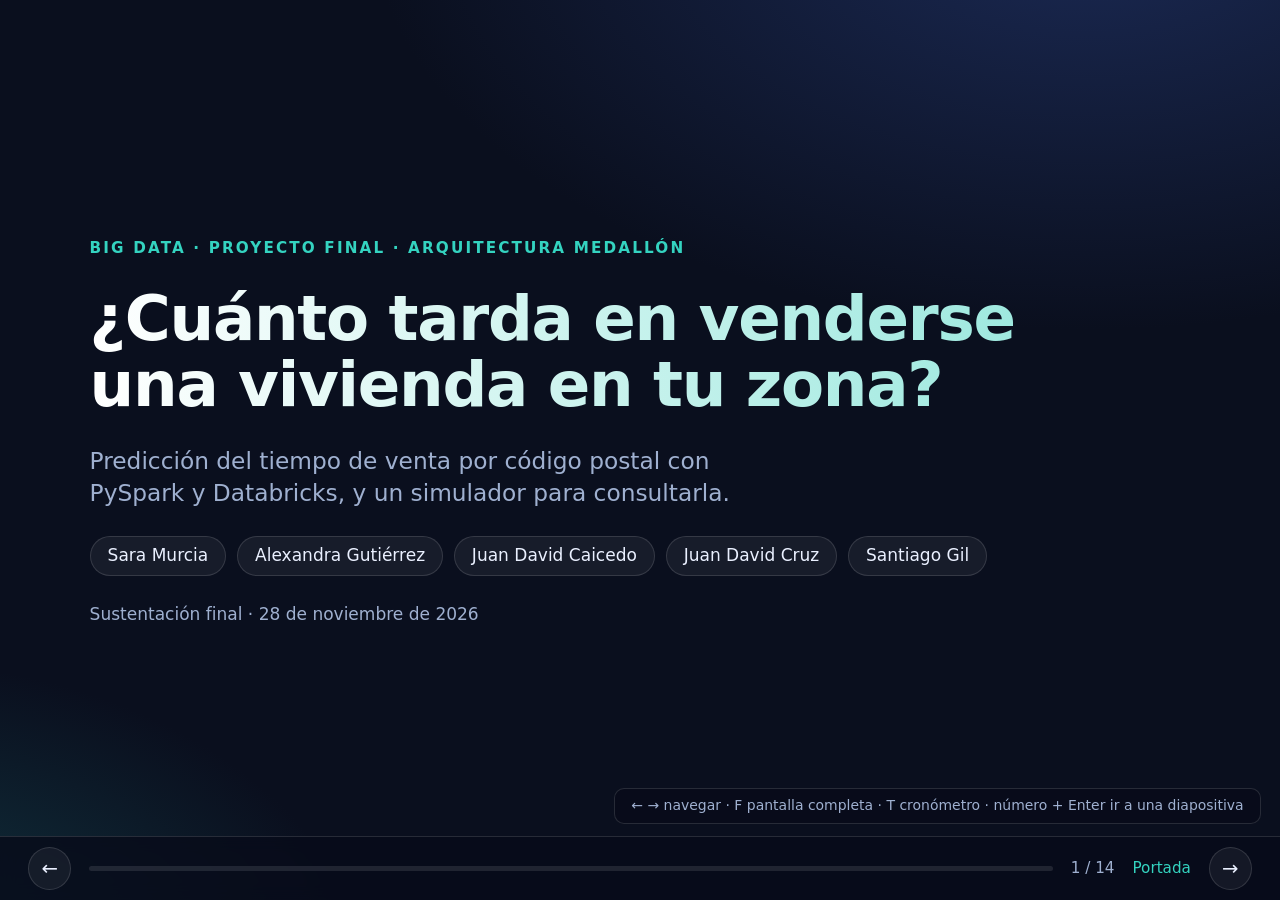
==== index.html @ 368cb066 "Primera versión de la presentación" ====
<!DOCTYPE html>
<html lang="es">
<head>
<meta charset="utf-8">
<meta name="viewport" content="width=device-width, initial-scale=1">
<title>Tiempo de venta inmobiliario por zona · Big Data</title>
<link rel="stylesheet" href="css/estilos.css">
</head>
<body class="modo-presentacion">

<div id="aviso-datos" class="aviso-datos oculto"></div>

<div id="diapositivas">

<!-- 1. PORTADA -->
<section class="slide portada" data-titulo="Portada" data-seg="">
  <p class="etq">Big Data · Proyecto final · Arquitectura Medallón</p>
  <h1>¿Cuánto tarda en venderse una vivienda en tu zona?</h1>
  <p class="sub">Predicción del tiempo de venta por código postal con PySpark y Databricks, y un simulador para consultarla.</p>
  <div class="equipo">
    <span>Sara Murcia</span><span>Alexandra Gutiérrez</span><span>Juan David Caicedo</span><span>Juan David Cruz</span><span>Santiago Gil</span>
  </div>
  <p class="meta-pie">Sustentación final · 28 de noviembre de 2026</p>
</section>

<!-- 2. PROBLEMA Y OBJETIVO -->
<section class="slide" data-titulo="Problema y objetivo" data-seg="1 · Definición y alcance · ~3 min">
  <h2>Un plazo de venta fijado a ciegas</h2>
  <div class="cols c2">
    <div class="card"><h3>Problema</h3><p>Quien quiere vender una vivienda suele fijar su expectativa de plazo sin referencias objetivas: no sabe si en su zona lo normal es vender en 30 o en 90 días.</p></div>
    <div class="card"><h3>Objetivo</h3><p>Estimar cuántos días tarda típicamente en venderse una vivienda en un código postal, y con qué probabilidad se cumple un plazo dado.</p></div>
    <div class="card"><h3>Unidad de análisis</h3><p>Un <b>código postal</b> en una <b>ventana móvil de 3 meses</b>. No es una propiedad individual: el dato disponible es un resumen por zona.</p></div>
    <div class="card"><h3>Resultado esperado</h3><p>Un simulador tipo PropTech: el usuario ingresa su zona y recibe el tiempo típico de venta, un rango y una probabilidad.</p></div>
  </div>
  <div class="franja"><b>Decisión del proyecto:</b> pasamos de predecir el precio a predecir el plazo de venta. El precio depende de la volatilidad del mercado y de muchos factores externos; el plazo es un objetivo más acotado.</div>
</section>

<!-- 3. DATASET -->
<section class="slide" data-titulo="Dataset y fuente" data-seg="1 · Definición y alcance · ~3 min">
  <h2>Dataset: Redfin Housing Market, por código postal</h2>
  <div class="cols c2 alinear">
    <div>
      <div class="cols c2 kpis">
        <div class="kpi"><b data-k="capas.bronze.filas" data-f="int"></b><small>filas</small></div>
        <div class="kpi"><b data-k="meta.zips_distintos" data-f="int"></b><small>códigos postales</small></div>
        <div class="kpi"><b data-k="der.cols_orig" data-f="int"></b><small>columnas originales</small></div>
        <div class="kpi kpi-txt"><b data-k="der.periodo_txt"></b><small>periodo de los datos</small></div>
      </div>
      <ul class="lista">
        <li><b>Fuente:</b> Redfin, datos del mercado de vivienda (archivo CSV mensual por código postal).</li>
        <li><b>Variables de mercado:</b> ventas, precios, inventario, nuevos anuncios, ventas pendientes, meses de inventario.</li>
        <li><b>Variable objetivo:</b> mediana de días en el mercado.</li>
        <li><b>Por qué lo elegimos:</b> datos reales y recientes, con retos reales de ingeniería de datos: faltantes, valores extremos y ventanas móviles que se solapan.</li>
      </ul>
    </div>
    <div class="card grafico"><h3>Datos faltantes por variable (%)</h3><div data-chart="nulos"></div></div>
  </div>
</section>

<!-- 4. ARQUITECTURA MEDALLÓN -->
<section class="slide" data-titulo="Arquitectura Medallón" data-seg="2 · Arquitectura Medallón · ~7 min">
  <h2>Del archivo original al simulador</h2>
  <div class="flujo">
    <div class="nodo fuente"><h3>Fuente</h3><b>CSV Redfin</b><p>Archivo original, sin tocar</p></div>
    <span class="flecha">→</span>
    <div class="nodo bronze"><h3>Bronze</h3><b data-k="capas.bronze.filas" data-f="int"></b><small>filas</small><p>Copia fiel + trazabilidad</p></div>
    <span class="flecha">→</span>
    <div class="nodo silver"><h3>Silver</h3><b data-k="capas.silver.filas" data-f="int"></b><small>filas</small><p>Tipos correctos y valores raros marcados</p></div>
    <span class="flecha">→</span>
    <div class="nodo gold"><h3>Gold</h3><b data-k="capas.gold.filas" data-f="int"></b><small>filas</small><p>Tabla hecha para el modelo</p></div>
    <span class="flecha">→</span>
    <div class="nodo modelo"><h3>Modelo</h3><b>Regresión lineal</b><p>Días típicos de venta</p></div>
    <span class="flecha">→</span>
    <div class="nodo simu"><h3>Simulador</h3><b data-k="predicciones.n" data-f="int"></b><small>zonas con predicción</small><p>Probabilidad por plazo</p></div>
  </div>
  <div class="cols c3">
    <div class="card"><h3>ELT</h3><p>Primero se carga el dato tal cual y después se transforma, aprovechando el cómputo de Databricks.</p></div>
    <div class="card"><h3>Reconstruible</h3><p>Si se pierden Silver y Gold, se recalculan desde Bronze. Lo comprobamos reconstruyendo Gold desde cero.</p></div>
    <div class="card"><h3>Una capa, un propósito</h3><p>Bronze conserva, Silver da confianza y Gold sirve al modelo.</p></div>
  </div>
</section>

<!-- 5. BRONZE -->
<section class="slide capa-bronze" data-titulo="Bronze" data-seg="2 · Arquitectura Medallón · ~7 min">
  <h2><span class="insignia bronze">Bronze</span> Conservar el dato tal como llegó</h2>
  <div class="cols c2 alinear">
    <div>
      <div class="cols c3 kpis">
        <div class="kpi"><b data-k="capas.bronze.filas" data-f="int"></b><small>filas</small></div>
        <div class="kpi"><b data-k="capas.bronze.columnas" data-f="int"></b><small>columnas</small></div>
        <div class="kpi"><b data-k="der.n_tablas_bronze" data-f="int"></b><small>tablas</small></div>
      </div>
      <h3>Entidades</h3>
      <ul class="lista tabla" data-lista="capas.bronze.tablas"></ul>
      <h3>Metadatos de trazabilidad agregados</h3>
      <div class="chips-fijos" data-chips="capas.bronze.metadatos"></div>
    </div>
    <div>
      <ul class="lista">
        <li>Se lee todo <b>como texto</b>, sin inferir tipos: no se pierde ni se altera nada.</li>
        <li>Los nombres de columna se normalizan y se guarda una <b>tabla de mapeo</b> (nombre original → nombre nuevo).</li>
        <li>Cada fila lleva de qué archivo vino, cuándo se cargó y en qué lote.</li>
        <li>Se verifica que el conteo coincide con el del archivo original.</li>
        <li><b>Decisión:</b> no corregir nada en Bronze. Los problemas de calidad se tratan en Silver.</li>
      </ul>
      <div class="evidencia"><small>Evidencia · consulta</small><code>SELECT COUNT(*) FROM bronze_redfin_zip_market</code><b data-k="capas.bronze.filas" data-f="int"></b></div>
    </div>
  </div>
</section>

<!-- 6. SILVER -->
<section class="slide capa-silver" data-titulo="Silver" data-seg="2 · Arquitectura Medallón · ~7 min">
  <h2><span class="insignia silver">Silver</span> Datos confiables: se marca, no se borra</h2>
  <div class="cols c2 alinear">
    <div>
      <div class="cols c4 kpis">
        <div class="kpi"><b data-k="capas.silver.filas" data-f="int"></b><small>filas</small></div>
        <div class="kpi"><b data-k="capas.silver.columnas" data-f="int"></b><small>columnas</small></div>
        <div class="kpi"><b data-k="capas.silver.filas_eliminadas" data-f="int"></b><small>filas eliminadas</small></div>
        <div class="kpi"><b data-k="capas.silver.conversiones_fallidas" data-f="int"></b><small>conversiones fallidas</small></div>
      </div>
      <ul class="lista">
        <li><b>Tipos:</b> textos convertidos a números y fechas, de forma segura.</li>
        <li><b>Vacíos:</b> las marcas de "sin dato" (NA, guiones, vacío) pasan a nulos reales.</li>
        <li><b>Banderas de calidad:</b> columnas sí/no que marcan lo sospechoso sin borrar la fila.</li>
        <li><b>Unicidad:</b> una sola fila por código postal y periodo.</li>
        <li><b>Resultado:</b> Silver tiene las mismas filas que Bronze; solo sabemos con exactitud qué está raro.</li>
      </ul>
    </div>
    <div class="card grafico"><h3>Filas marcadas por las banderas de calidad</h3><div data-chart="banderas"></div>
      <p class="nota">Las demás banderas (fechas inválidas, negativos, porcentajes fuera de rango) quedaron en cero.</p></div>
  </div>
</section>

<!-- 7. CALIDAD -->
<section class="slide capa-silver" data-titulo="Decisiones de calidad" data-seg="2 · Arquitectura Medallón · ~7 min">
  <h2>Dos umbrales decididos con los datos</h2>
  <div class="cols c2 alinear">
    <div class="card grafico"><h3>Filas según el tiempo de venta (días)</h3><div data-chart="histograma"></div>
      <p class="nota">Altura en raíz cuadrada para que se vean las barras pequeñas. El 99% de los tiempos está bajo <b data-k="der.p99" data-f="int"></b> días; el máximo observado llega a <b data-k="der.p999" data-f="int"></b>. Por eso lo que pasa de <b data-k="calidad.umbral_extremo_dias" data-f="int"></b> días se marca como extremo.</p></div>
    <div class="card grafico"><h3>Qué tan dispersos son los tiempos según las casas vendidas</h3><div data-chart="ventas"></div>
      <p class="nota">Con muy pocas ventas, la mediana de una zona es ruido. Por eso una etiqueta es confiable solo con al menos <b data-k="calidad.min_ventas" data-f="int"></b> ventas.</p></div>
  </div>
</section>

<!-- 8. GOLD -->
<section class="slide capa-gold" data-titulo="Gold" data-seg="2 · Arquitectura Medallón · ~7 min">
  <h2><span class="insignia gold">Gold</span> La tabla que el modelo necesita</h2>
  <div class="cols c3 kpis">
    <div class="kpi"><b data-k="capas.gold.filas" data-f="int"></b><small>filas</small></div>
    <div class="kpi"><b data-k="capas.gold.variables" data-f="int"></b><small>variables</small></div>
    <div class="kpi"><b data-k="predicciones.n" data-f="int"></b><small>zonas con predicción</small></div>
  </div>
  <div class="card grafico"><h3>Separación en el tiempo: entrenamiento, embargo y prueba</h3><div data-chart="particiones"></div></div>
  <div class="cols c2 alinear">
    <div class="card grafico"><h3>Variables por grupo</h3><div data-chart="grupos"></div></div>
    <ul class="lista compacta">
      <li><b>Sin fuga de información:</b> solo se usa lo que se sabía 3 meses o más antes.</li>
      <li><b>Embargo de 3 meses</b> entre entrenamiento y prueba, para que no compartan meses.</li>
      <li><b>Etiqueta confiable:</b> tiempo no extremo y al menos 5 ventas.</li>
      <li><b>Comprobado:</b> variables nuevas recalculadas a mano desde Silver, con el mismo resultado.</li>
    </ul>
  </div>
</section>

<!-- 9. RESULTADOS -->
<section class="slide" data-titulo="Resultados del modelo" data-seg="2 · Arquitectura Medallón · ~7 min">
  <h2>El modelo supera a las referencias simples</h2>
  <div class="cols c2 alinear">
    <div>
      <div class="cols c2 kpis">
        <div class="kpi"><b><span data-k="der.lineal.mae" data-f="d1"></span> días</b><small><span data-k="der.lineal.mae_meses" data-f="d2"></span> meses de error promedio</small></div>
        <div class="kpi"><b><span data-k="der.mejora_pct" data-f="d1"></span>%</b><small>menos error que la mejor referencia simple</small></div>
        <div class="kpi"><b data-k="der.lineal.r2" data-f="d2"></b><small>R² (parte de las diferencias entre zonas que explica)</small></div>
        <div class="kpi"><b><span data-k="der.lineal.wape" data-f="pct100"></span></b><small>error relativo al tiempo real</small></div>
      </div>
      <p class="nota">Versión 4 → versión 5: el error baja de <b data-k="modelo.v4.mae_dias" data-f="d1"></b> a <b data-k="modelo.v5.mae_dias" data-f="d1"></b> días (<span data-k="der.mejora_v4_pct" data-f="d1"></span>%) con las variables nuevas.</p>
    </div>
    <div class="card grafico"><h3>Error promedio en la prueba (días, menor es mejor)</h3><div data-chart="resultados"></div></div>
  </div>
</section>

<!-- 10. CONFIABILIDAD -->
<section class="slide" data-titulo="Confiabilidad" data-seg="2 · Arquitectura Medallón · ~7 min">
  <h2>Un resultado consistente, no solo un promedio</h2>
  <div class="cols c2 alinear">
    <div class="card grafico"><h3>Error mes a mes en la prueba (días)</h3><div data-chart="meses"></div>
      <p class="nota">El modelo gana a la referencia histórica en <b data-k="modelo.victorias.historica" data-f="int"></b> de <b data-k="modelo.meses_prueba" data-f="int"></b> meses.</p></div>
    <div>
      <h3>Qué tan confiable es cada predicción</h3>
      <div class="cols c3 conf-tarjetas" data-chart="confianza"></div>
      <p class="nota">La confianza depende de cuántas casas se vendieron en la zona 3 meses antes. El rango esperado del <b data-k="modelo.cobertura.nivel" data-f="int"></b>% acertó el <b data-k="modelo.cobertura.total" data-f="pct1"></b> de las veces en la prueba.</p>
    </div>
  </div>
</section>

<!-- 11. PROBABILIDAD -->
<section class="slide" data-titulo="De días a probabilidad" data-seg="2 · Arquitectura Medallón · ~7 min">
  <h2>Cómo se convierte la predicción en una probabilidad</h2>
  <div class="cols c2 alinear">
    <div>
      <ol class="pasos">
        <li><b>Medimos cómo se equivocó el modelo</b> en el pasado: razón = tiempo real ÷ tiempo predicho (1,0 es acertar).</li>
        <li><b>Guardamos esa curva de error</b> para cada nivel de confianza (99 percentiles).</li>
        <li><b>Probabilidad de vender en x días o menos</b> = porcentaje de errores pasados que cumplen razón ≤ x ÷ días predichos.</li>
      </ol>
      <div class="franja">Ejemplo: se predicen 60 días y preguntamos por 45. La razón necesaria es 45 ÷ 60 = 0,75. Si el 30% de las razones pasadas fue ≤ 0,75, la probabilidad es 30%.</div>
      <p class="nota">Se comprobó en la prueba: cuando el modelo dice 70%, ¿ocurre cerca del 70%?</p>
    </div>
    <div class="card grafico">
      <div class="selector" data-selector="umbral"></div>
      <div data-chart="calibracion"></div>
      <p class="nota" data-calibracion-nota></p>
    </div>
  </div>
</section>

<!-- 12. USO / SIMULADOR -->
<section class="slide" data-titulo="Uso del modelo" data-seg="3 · Propuesta de implementación · ~5 min">
  <h2>El modelo en un escenario real</h2>
  <div class="flujo mini">
    <div class="nodo"><span class="paso-n">1</span><span><b>Cada mes</b> llegan datos nuevos de Redfin</span></div>
    <span class="flecha">→</span>
    <div class="nodo"><span class="paso-n">2</span><span><b>Databricks</b> los procesa: Bronze → Silver → Gold → modelo</span></div>
    <span class="flecha">→</span>
    <div class="nodo"><span class="paso-n">3</span><span><b>Tabla de predicciones</b> lista para consulta</span></div>
    <span class="flecha">→</span>
    <div class="nodo"><span class="paso-n">4</span><span><b>La persona</b> ingresa su zona y recibe la respuesta</span></div>
  </div>
  <div class="card" id="sim-diapositiva"></div>
</section>

<!-- 13. BENEFICIOS, LIMITACIONES, SIGUIENTES PASOS -->
<section class="slide" data-titulo="Beneficios y siguientes pasos" data-seg="3 · Propuesta de implementación · ~5 min">
  <h2>Qué aporta, qué no, y qué sigue</h2>
  <div class="cols c3">
    <div class="card"><h3>Beneficios</h3><ul class="lista compacta">
      <li>Una referencia objetiva del plazo de venta de una zona.</li>
      <li>Una respuesta en términos de probabilidad, fácil de entender.</li>
      <li>Un proceso reproducible y auditable gracias a la arquitectura Medallón.</li>
    </ul></div>
    <div class="card"><h3>Limitaciones</h3><ul class="lista compacta">
      <li>Predice el tiempo típico de una <b>zona</b>, no el de una propiedad.</li>
      <li>Solo incluye viviendas que sí se vendieron.</li>
      <li><b data-k="der.pct_baja" data-f="int"></b>% de las zonas tiene confianza baja: el rango es amplio.</li>
      <li>Menos de 4 años de datos y un mercado que cambia.</li>
    </ul></div>
    <div class="card"><h3>Siguientes pasos</h3><ul class="lista compacta">
      <li>Comparar las predicciones con los datos reales de oct. a dic. de 2026.</li>
      <li>Incorporar datos por propiedad (precio de lista, habitaciones, metros).</li>
      <li>Actualizar el proceso cada mes y publicar la consulta en una aplicación.</li>
    </ul></div>
  </div>
</section>

<!-- 14. CIERRE -->
<section class="slide portada cierre" data-titulo="Cierre" data-seg="">
  <p class="etq">Lo que demostramos</p>
  <div class="cols c3 kpis grandes">
    <div class="kpi"><b><span data-k="der.lineal.mae" data-f="d1"></span> días</b><small>de error promedio por zona</small></div>
    <div class="kpi"><b><span data-k="der.mejora_pct" data-f="d0"></span>%</b><small>menos error que la mejor referencia</small></div>
    <div class="kpi"><b><span data-k="modelo.cobertura.total" data-f="d1"></span>%</b><small>de aciertos del rango esperado del <span data-k="modelo.cobertura.nivel" data-f="int"></span>%</small></div>
  </div>
  <h1>¿Preguntas?</h1>
  <div class="equipo">
    <span>Sara Murcia</span><span>Alexandra Gutiérrez</span><span>Juan David Caicedo</span><span>Juan David Cruz</span><span>Santiago Gil</span>
  </div>
</section>

</div>

<footer id="navegacion">
  <button type="button" id="btn-ant" aria-label="Anterior">←</button>
  <div id="progreso"><i></i></div>
  <span id="contador"></span>
  <span id="seg-actual"></span>
  <span id="reloj" class="oculto"></span>
  <button type="button" id="btn-sig" aria-label="Siguiente">→</button>
</footer>
<div id="ayuda-teclas">← → navegar · F pantalla completa · T cronómetro · número + Enter ir a una diapositiva</div>

<script src="data/datos_presentacion.js"></script>
<script src="data/datos_zip.js"></script>
<script src="js/nucleo.js"></script>
<script src="js/graficos.js"></script>
<script src="js/simulador.js"></script>
<script src="js/presentacion.js"></script>
</body>
</html>
---- css/estilos.css ----
/* estilos.css: presentación y simulador (sin dependencias externas) */
:root {
  --bg: #0a0f1e; --bg2: #111a33; --card: rgba(255,255,255,.055); --borde: rgba(255,255,255,.13);
  --txt: #eaf0ff; --muted: #9fb0d0; --acc: #34d3c0; --acc2: #f5b84b; --mal: #ff7a7a; --bien: #6ee7a0;
  --bronze: #d9915a; --silver: #cfd8e8; --gold: #f4cf55; --radio: 16px;
}
* { box-sizing: border-box; }
html { font-size: clamp(13px, min(1.4vw, 2.6vh), 32px); }
html, body { margin: 0; height: 100%; }
body {
  background: radial-gradient(1200px 700px at 85% -10%, #1b2a55 0%, transparent 60%), radial-gradient(900px 600px at -10% 110%, #123a45 0%, transparent 55%), var(--bg);
  color: var(--txt); font-family: "Segoe UI", Inter, system-ui, -apple-system, Roboto, Helvetica, Arial, sans-serif; line-height: 1.38;
  overflow: hidden;
}
.oculto { display: none !important; }
h1, h2, h3, h4, p, ul, ol { margin: 0; }
b { font-weight: 700; }
code { font-family: ui-monospace, Consolas, monospace; }

/* ---------- Diapositivas ---------- */
#diapositivas { position: absolute; inset: 0; }
.slide { position: absolute; inset: 0; display: none; flex-direction: column; gap: 1.8vh; padding: 3.6vh 4.2vw 9vh; overflow: auto; }
.slide.activa { display: flex; animation: entra .35s ease; }
@keyframes entra { from { opacity: 0; transform: translateY(10px); } to { opacity: 1; transform: none; } }
.slide h2 { font-size: 2.05rem; line-height: 1.15; letter-spacing: -.01em; }
.slide h3 { font-size: 1.02rem; color: var(--acc); font-weight: 650; margin-bottom: .45rem; text-transform: none; }
.slide h4 { font-size: 1rem; margin-bottom: .3rem; }
.etq { color: var(--acc); font-size: .85rem; letter-spacing: .14em; text-transform: uppercase; font-weight: 600; }

.card { background: var(--card); border: 1px solid var(--borde); border-radius: var(--radio); padding: 1.15rem 1.3rem; backdrop-filter: blur(6px); }
.card p { color: #d6e0f7; }
.grafico { min-width: 0; }
.cols { display: grid; gap: 1.6vh 1.8vw; min-height: 0; }
.c2 { grid-template-columns: 1fr 1fr; } .c3 { grid-template-columns: repeat(3, 1fr); } .c4 { grid-template-columns: repeat(4, 1fr); }
.alinear { align-items: start; }
.nota { color: var(--muted); font-size: .86rem; margin-top: .6rem; }
.nota small { display: block; margin-top: .3rem; font-size: .8rem; }
.franja { border-left: 4px solid var(--acc2); background: rgba(245,184,75,.09); padding: .85rem 1.1rem; border-radius: 0 12px 12px 0; color: #f3e6c8; }

/* ---------- Portada y cierre ---------- */
.portada { justify-content: center; gap: 3vh; padding: 6vh 7vw 10vh; }
.portada h1 { font-size: 3.5rem; line-height: 1.05; letter-spacing: -.02em; max-width: 22ch; background: linear-gradient(90deg, #fff, #9be8de); -webkit-background-clip: text; background-clip: text; color: transparent; }
.portada .sub { font-size: 1.3rem; color: var(--muted); max-width: 46ch; }
.equipo { display: flex; flex-wrap: wrap; gap: .6rem; }
.equipo span { padding: .4rem .95rem; border: 1px solid var(--borde); border-radius: 999px; background: var(--card); font-size: .95rem; }
.meta-pie { color: var(--muted); font-size: .95rem; }
.cierre h1 { font-size: 3.2rem; max-width: none; }

/* ---------- KPIs ---------- */
.kpis { gap: 1.4vh 1.2vw; margin-bottom: 1.4vh; }
.kpi { background: var(--card); border: 1px solid var(--borde); border-radius: 14px; padding: .8rem 1rem; display: flex; flex-direction: column; gap: .15rem; }
.kpi b { font-size: 1.9rem; line-height: 1.1; color: #fff; letter-spacing: -.01em; }
.kpi small { color: var(--muted); font-size: .82rem; }
.kpi-txt b { font-size: 1.4rem; }
.kpis.grandes .kpi b { font-size: 3rem; color: var(--acc); }
.sin-dato { color: var(--mal) !important; }

/* ---------- Listas y piezas ---------- */
.lista { list-style: none; padding: 0; display: flex; flex-direction: column; gap: .55rem; }
.lista li { padding-left: 1.2rem; position: relative; color: #d6e0f7; }
.lista li::before { content: ""; position: absolute; left: 0; top: .55em; width: .5rem; height: .5rem; border-radius: 50%; background: var(--acc); }
.lista.compacta { gap: .4rem; font-size: .95rem; }
.lista.tabla li { display: flex; justify-content: space-between; gap: 1rem; padding: .4rem .8rem; background: var(--card); border: 1px solid var(--borde); border-radius: 10px; }
.lista.tabla li::before { display: none; }
.lista.tabla li span { font-family: ui-monospace, Consolas, monospace; font-size: .85rem; color: #fff; }
.chips-fijos { display: flex; flex-wrap: wrap; gap: .45rem; }
.chip-fijo { font-family: ui-monospace, Consolas, monospace; font-size: .8rem; padding: .25rem .65rem; border-radius: 8px; background: rgba(217,145,90,.14); border: 1px solid rgba(217,145,90,.4); }
.evidencia { margin-top: 1.1rem; border: 1px dashed var(--borde); border-radius: 12px; padding: .7rem 1rem; display: flex; flex-direction: column; gap: .3rem; }
.evidencia small { color: var(--muted); text-transform: uppercase; letter-spacing: .1em; font-size: .7rem; }
.evidencia code { color: #bfe9ff; font-size: .82rem; }
.evidencia b { font-size: 1.4rem; color: var(--acc); }
.pasos { list-style: none; counter-reset: p; padding: 0; display: flex; flex-direction: column; gap: .7rem; margin-bottom: 1rem; }
.pasos li { counter-increment: p; position: relative; padding-left: 2.6rem; color: #d6e0f7; }
.pasos li::before { content: counter(p); position: absolute; left: 0; top: -.1rem; width: 1.9rem; height: 1.9rem; border-radius: 50%; background: var(--acc); color: #05201c; font-weight: 700; display: grid; place-items: center; }

.insignia { display: inline-block; font-size: .75em; padding: .15em .7em; border-radius: 999px; margin-right: .6rem; vertical-align: middle; color: #1a1306; font-weight: 700; }
.insignia.bronze { background: var(--bronze); } .insignia.silver { background: var(--silver); } .insignia.gold { background: var(--gold); }
.capa-bronze h3 { color: var(--bronze); } .capa-silver h3 { color: var(--silver); } .capa-gold h3 { color: var(--gold); }

/* ---------- Flujo Medallón ---------- */
.flujo { display: flex; align-items: stretch; gap: .5vw; margin: 1vh 0; }
.nodo { flex: 1; min-width: 0; border-radius: 16px; padding: .9rem .9rem 1rem; border: 1px solid var(--borde); background: var(--card); display: flex; flex-direction: column; gap: .15rem; }
.nodo h3 { margin: 0; font-size: .95rem; }
.nodo b { font-size: 1.5rem; line-height: 1.1; }
.nodo small { color: var(--muted); font-size: .78rem; }
.nodo p { color: #d6e0f7; font-size: .82rem; margin-top: .35rem; }
.nodo.bronze { border-color: var(--bronze); } .nodo.bronze h3 { color: var(--bronze); }
.nodo.silver { border-color: var(--silver); } .nodo.silver h3 { color: var(--silver); }
.nodo.gold { border-color: var(--gold); } .nodo.gold h3 { color: var(--gold); }
.nodo.modelo, .nodo.simu { border-color: var(--acc); } .nodo.modelo h3, .nodo.simu h3 { color: var(--acc); }
.nodo.fuente h3 { color: var(--muted); }
.flecha { align-self: center; color: var(--muted); font-size: 1.5rem; }

.flujo.mini { gap: .5vw; margin: .4vh 0; }
.flujo.mini .nodo { flex-direction: row; align-items: center; gap: .7rem; padding: .6rem .9rem; font-size: .92rem; color: #d6e0f7; }
.flujo.mini .nodo b { font-size: inherit; color: #fff; }
.paso-n { flex: none; width: 1.8rem; height: 1.8rem; border-radius: 50%; background: var(--acc); color: #05201c; font-weight: 700; display: grid; place-items: center; }

/* ---------- Barras horizontales ---------- */
.bh { display: grid; grid-template-columns: 11.5rem 1fr 5.2rem; gap: .7rem; align-items: center; margin: .32rem 0; }
.bh-et { font-size: .86rem; color: #dbe5fb; white-space: nowrap; overflow: hidden; text-overflow: ellipsis; }
.bh-pista { height: .85rem; background: rgba(255,255,255,.07); border-radius: 999px; overflow: hidden; }
.bh-barra { height: 100%; border-radius: 999px; background: linear-gradient(90deg, #2b8f94, var(--acc)); }
.bh-val { font-size: .88rem; font-weight: 650; text-align: right; white-space: nowrap; }
.bh-val small { color: var(--muted); font-weight: 400; }
.bh.alerta .bh-barra { background: linear-gradient(90deg, #b6542f, var(--acc2)); }
.bh.ref .bh-barra { background: rgba(159,176,208,.55); }
.bh.destacado .bh-barra { background: linear-gradient(90deg, #1ea88f, #6ee7d0); }
.bh.destacado .bh-et, .bh.destacado .bh-val { color: #fff; font-weight: 700; }
.bh.contraste .bh-barra { background: linear-gradient(90deg, #7a6ad8, #b3a7ff); }

/* ---------- Columnas ---------- */
.cols-graf { display: flex; align-items: flex-end; gap: .55rem; height: 30vh; min-height: 150px; padding-top: 1.4rem; }
.colv { flex: 1; height: 100%; display: flex; flex-direction: column; justify-content: flex-end; align-items: center; gap: .3rem; min-width: 0; }
.colv-barra { width: 100%; border-radius: 6px 6px 2px 2px; background: linear-gradient(180deg, var(--acc), #1f7f86); min-height: 2px; }
.colv.alerta .colv-barra { background: linear-gradient(180deg, var(--acc2), #b6542f); }
.colv-val { font-size: .72rem; color: #dbe5fb; white-space: nowrap; }
.colv-et { font-size: .74rem; color: var(--muted); white-space: nowrap; }

/* ---------- SVG ---------- */
svg { width: 100%; height: auto; display: block; }
.eje-g { stroke: rgba(255,255,255,.1); stroke-width: 1; }
.eje-t { fill: var(--muted); font-size: 12px; }
.linea { stroke-width: 3; } .linea.s0 { stroke: var(--acc); } .linea.s1 { stroke: #9fb0d0; stroke-dasharray: 6 5; }
.punto.s0 { fill: var(--acc); } .punto.s1 { fill: #9fb0d0; }
.val-t { fill: #dffaf5; font-size: 12px; font-weight: 600; }
.leyenda { display: flex; gap: 1.2rem; flex-wrap: wrap; font-size: .82rem; color: #d6e0f7; margin-bottom: .3rem; }
.sw { display: inline-block; width: .9rem; height: .3rem; border-radius: 3px; margin-right: .4rem; vertical-align: middle; }
.sw.s0 { background: var(--acc); } .sw.s1 { background: #9fb0d0; }
.diag { stroke: var(--acc2); stroke-width: 1.5; stroke-dasharray: 5 4; }
.cal-punto { fill: rgba(52,211,192,.8); stroke: #fff; stroke-width: 1; }
.curva-rel { fill: rgba(52,211,192,.15); } .curva-linea { fill: none; stroke: var(--acc); stroke-width: 3; }
.marca { stroke: var(--acc2); stroke-width: 1.5; stroke-dasharray: 5 4; } .marca-pt { fill: var(--acc2); stroke: #fff; stroke-width: 2; }
.selector { display: flex; gap: .5rem; margin-bottom: .6rem; flex-wrap: wrap; }
.selector button, .chips button, .ejemplos button, .sim-tabs button, #navegacion button {
  font: inherit; color: var(--txt); background: var(--card); border: 1px solid var(--borde); border-radius: 999px; padding: .3rem .85rem; cursor: pointer; }
.selector button.on, .sim-tabs button.on { background: var(--acc); color: #05201c; border-color: var(--acc); font-weight: 700; }
.selector button:hover, .chips button:hover, .ejemplos button:hover { border-color: var(--acc); }
#sim-diapositiva .selector { display: none; }

[data-chart="calibracion"] svg { max-height: 44vh; }

/* ---------- Línea de tiempo ---------- */
.tl { display: flex; gap: 4px; }
.tl-p { padding: .7rem .8rem; border-radius: 12px; display: flex; flex-direction: column; gap: .1rem; min-width: 0; }
.tl-p b { font-size: .95rem; } .tl-p span { font-size: .85rem; color: #e6efff; } .tl-p small { color: #cdd9f2; font-size: .78rem; }
.tl-p.train { background: rgba(52,211,192,.22); border: 1px solid rgba(52,211,192,.55); }
.tl-p.embargo { background: rgba(245,184,75,.22); border: 1px solid rgba(245,184,75,.6); }
.tl-p.test { background: rgba(122,106,216,.28); border: 1px solid rgba(160,148,240,.65); }

/* ---------- Confianza ---------- */
.conf-tarjetas { margin-bottom: .4rem; }
.conf { padding: .9rem 1rem; } .conf b { font-size: 1.6rem; display: block; } .conf small { color: var(--muted); } .conf p { font-size: .84rem; margin-top: .25rem; }
.conf.c-alta { border-color: rgba(110,231,160,.6); } .conf.c-alta h4 { color: var(--bien); }
.conf.c-media { border-color: rgba(245,184,75,.6); } .conf.c-media h4 { color: var(--acc2); }
.conf.c-baja { border-color: rgba(255,122,122,.6); } .conf.c-baja h4 { color: var(--mal); }

/* ---------- Simulador ---------- */
.sim { display: grid; grid-template-columns: minmax(0, .8fr) minmax(0, 1.2fr); gap: 1rem 2.2rem; align-items: start; }
.sim-izq { display: flex; flex-direction: column; gap: .7rem; }
.sim-der { display: flex; flex-direction: column; gap: .6rem; border-left: 1px solid var(--borde); padding-left: 2.2rem; min-width: 0; }
.sim-tabs { display: flex; gap: .5rem; }
.sim-et { font-size: .9rem; color: #d6e0f7; font-weight: 600; }
.sim-et b { color: var(--acc); font-size: 1.05em; }
.sim-zip { display: flex; flex-direction: column; gap: .45rem; }
.in-zip { font: inherit; font-size: 1.5rem; letter-spacing: .15em; padding: .45rem .9rem; border-radius: 12px; border: 1px solid var(--borde); background: rgba(0,0,0,.25); color: #fff; width: 11rem; }
.in-zip:focus { outline: 2px solid var(--acc); }
.ejemplos { display: flex; gap: .4rem; flex-wrap: wrap; align-items: center; color: var(--muted); font-size: .82rem; }
.ejemplos button { padding: .15rem .65rem; font-size: .82rem; } .ejemplos button small { color: var(--muted); }
.ctl { display: flex; flex-direction: column; gap: .35rem; }
input[type=range] { width: 100%; accent-color: var(--acc); }
.chips { display: flex; gap: .4rem; flex-wrap: wrap; } .chips button { padding: .15rem .7rem; font-size: .82rem; }
.sim-res { display: flex; flex-direction: column; gap: .55rem; }
.res-msg { font-size: 1.22rem; line-height: 1.35; } .res-msg b { color: var(--acc); }
.res-datos { display: grid; grid-template-columns: repeat(4, 1fr); gap: .5rem; }
.res-datos div { background: rgba(0,0,0,.2); border-radius: 10px; padding: .5rem .7rem; display: flex; flex-direction: column; }
.res-datos small { color: var(--muted); font-size: .72rem; } .res-datos b { font-size: 1.05rem; }
.chip { display: inline-block; padding: .05rem .6rem; border-radius: 999px; width: fit-content; }
.chip.c-alta { background: rgba(110,231,160,.2); color: var(--bien); } .chip.c-media { background: rgba(245,184,75,.2); color: var(--acc2); } .chip.c-baja { background: rgba(255,122,122,.2); color: var(--mal); }
.res-graf svg { max-height: 21vh; }
.res-conf { color: #d6e0f7; font-size: .88rem; } .res-nota { color: var(--acc2); font-size: .82rem; }
.aviso { color: var(--muted); font-size: .78rem; border-top: 1px dashed var(--borde); padding-top: .45rem; }
.sim-vacio { color: var(--muted); } .sim-error { color: var(--mal); }
.sim-pie { color: var(--muted); font-size: .76rem; }
#sim-diapositiva { padding: .9rem 1.1rem; } #sim-diapositiva .res-msg { font-size: 1.05rem; }
#sim-diapositiva .in-zip { font-size: 1.2rem; padding: .3rem .7rem; }
#sim-diapositiva .res-graf svg { max-height: 18vh; }

/* ---------- Navegación ---------- */
#navegacion { position: fixed; left: 0; right: 0; bottom: 0; display: flex; align-items: center; gap: 1rem; padding: 1.1vh 2.2vw; background: rgba(8,12,26,.82); border-top: 1px solid var(--borde); backdrop-filter: blur(8px); z-index: 10; font-size: .85rem; color: var(--muted); }
#navegacion button { width: 2.4rem; height: 2.4rem; padding: 0; font-size: 1.1rem; }
#progreso { flex: 1; height: 5px; background: rgba(255,255,255,.1); border-radius: 99px; overflow: hidden; }
#progreso i { display: block; height: 100%; width: 0; background: linear-gradient(90deg, var(--acc), #7a6ad8); transition: width .3s; }
#seg-actual { color: var(--acc); }
#reloj { font-variant-numeric: tabular-nums; padding: .15rem .7rem; border-radius: 999px; background: var(--card); } #reloj.aviso-t { color: var(--acc2); } #reloj.alerta-t { color: var(--mal); }
#ayuda-teclas { position: fixed; right: 1.5vw; bottom: 8.5vh; background: rgba(8,12,26,.9); border: 1px solid var(--borde); padding: .4rem .9rem; border-radius: 10px; font-size: .78rem; color: var(--muted); z-index: 11; }
.aviso-datos { position: fixed; inset: 20vh 10vw auto; background: #3a1620; border: 1px solid var(--mal); padding: 1.5rem; border-radius: 14px; z-index: 20; font-size: 1.1rem; }

/* ---------- Página del simulador ---------- */
body.pagina-sim { overflow: auto; height: auto; }
.sim-pagina { max-width: 1180px; margin: 0 auto; padding: 4vh 4vw 8vh; display: flex; flex-direction: column; gap: 1.6rem; }
.sim-pagina h1 { font-size: 2.4rem; line-height: 1.1; letter-spacing: -.02em; }
.sim-pagina .sub { color: var(--muted); font-size: 1.1rem; }
.sim-pagina .card.sim { padding: 1.6rem 1.8rem; }
.sim-pagina .res-msg { font-size: 1.45rem; }
.sim-pagina .res-graf svg { max-height: 280px; }
.sim-notas { color: var(--muted); font-size: .88rem; display: flex; flex-direction: column; gap: .4rem; }
.sim-notas button { font: inherit; color: var(--txt); background: var(--card); border: 1px solid var(--borde); border-radius: 999px; padding: .25rem .9rem; cursor: pointer; width: fit-content; }
.sim-notas .verif { color: var(--bien); }
.sim-notas .verif.mal { color: var(--mal); }

/* ---------- Impresión / PDF ---------- */
@media print {
  @page { size: 297mm 167mm; margin: 0; }
  html { font-size: 11px; } body { overflow: visible; background: #0a0f1e; -webkit-print-color-adjust: exact; print-color-adjust: exact; }
  #diapositivas { position: static; }
  .slide { display: flex !important; position: relative; inset: auto; height: 167mm; page-break-after: always; break-after: page; animation: none; overflow: hidden; padding: 8mm 10mm; }
  #navegacion, #ayuda-teclas { display: none !important; }
}
@media (max-width: 900px) {
  .c2, .c3, .c4, .res-datos, .sim { grid-template-columns: 1fr; }
  .sim-der { border-left: 0; padding-left: 0; }
  .flujo { flex-direction: column; } .flecha { transform: rotate(90deg); }
}

/* ---------- Ajustes de compactación para el simulador dentro de la diapositiva ---------- */
#sim-diapositiva { padding: .7rem 1rem; }
#sim-diapositiva .sim { gap: .6rem 1.8rem; }
#sim-diapositiva .sim-der { padding-left: 1.8rem; gap: .35rem; }
#sim-diapositiva .sim-res { gap: .4rem; }
#sim-diapositiva .res-datos div { padding: .3rem .6rem; }
#sim-diapositiva .res-graf svg { max-height: 15vh; }
#sim-diapositiva .res-conf, #sim-diapositiva .res-nota, #sim-diapositiva .aviso, #sim-diapositiva .sim-pie { font-size: .74rem; margin: 0; }
#sim-diapositiva .aviso { padding-top: .3rem; }
.flujo.mini .nodo { padding: .45rem .8rem; font-size: .85rem; }
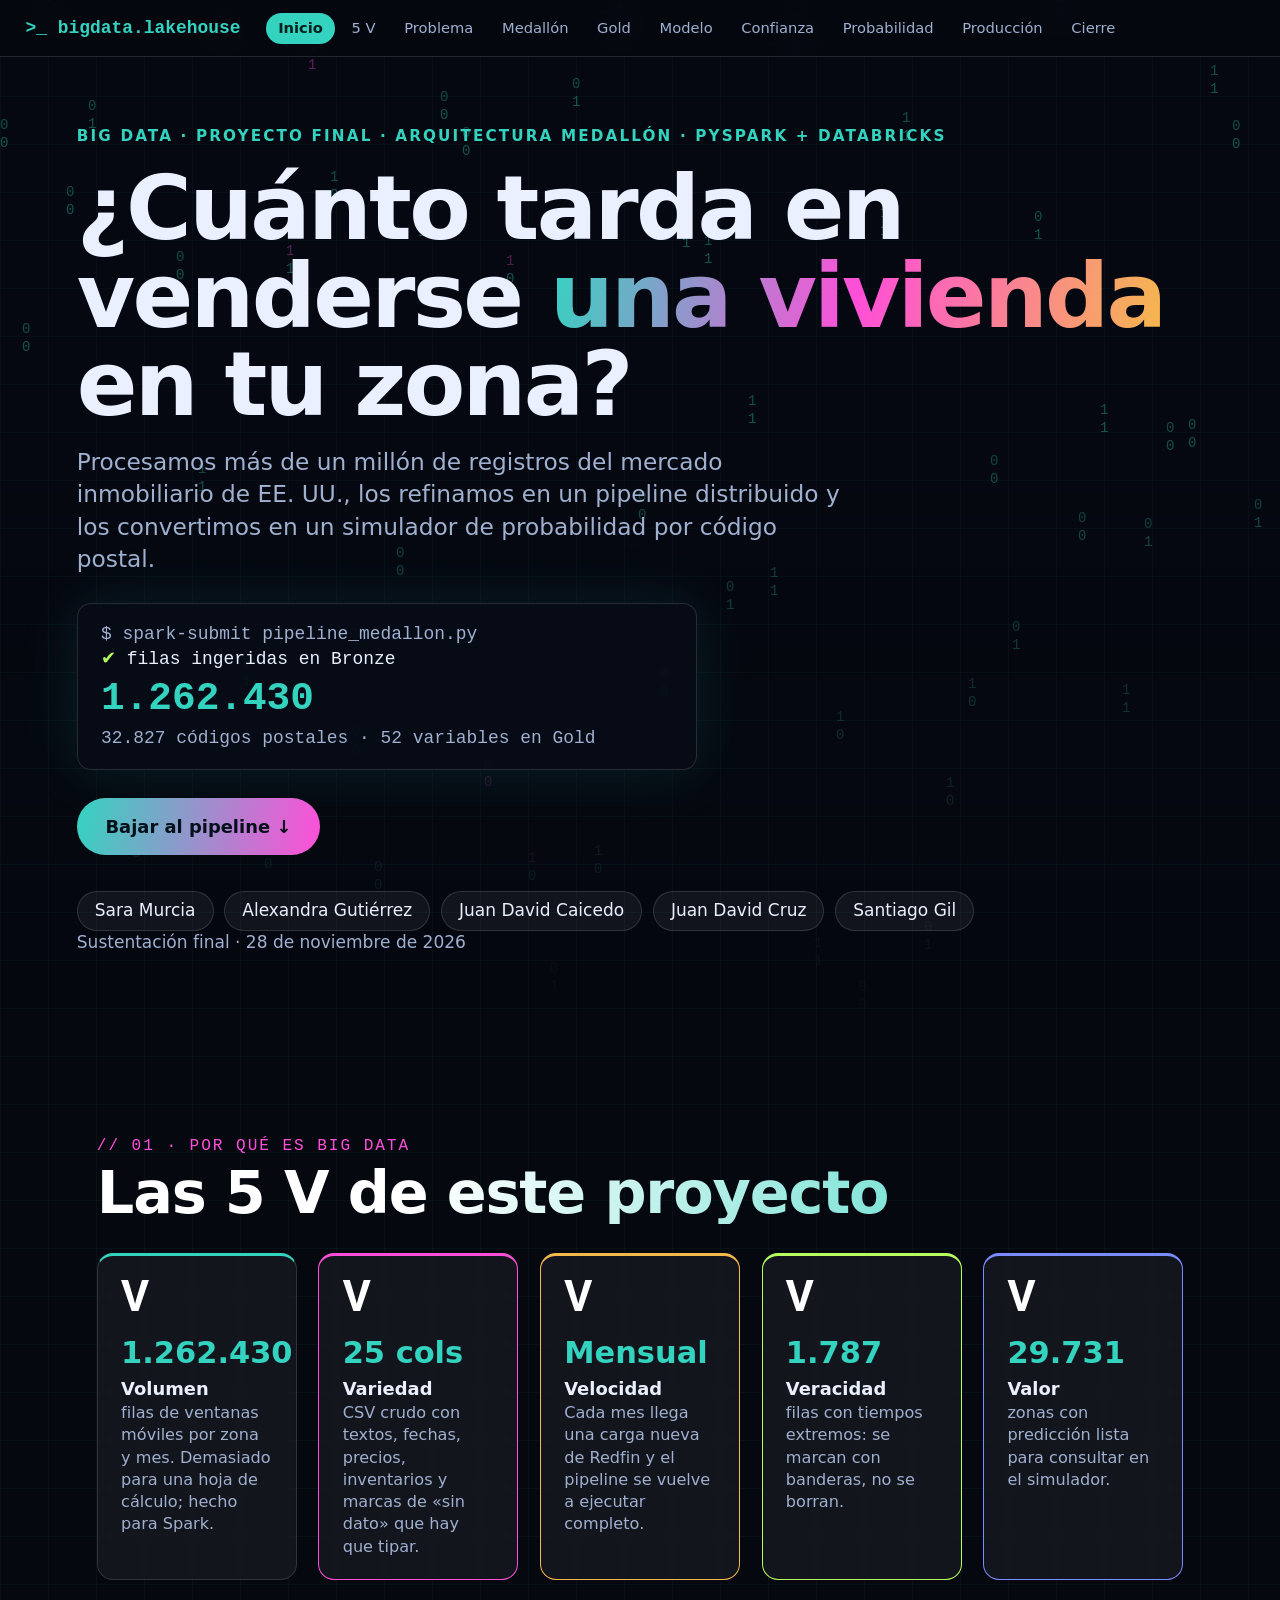
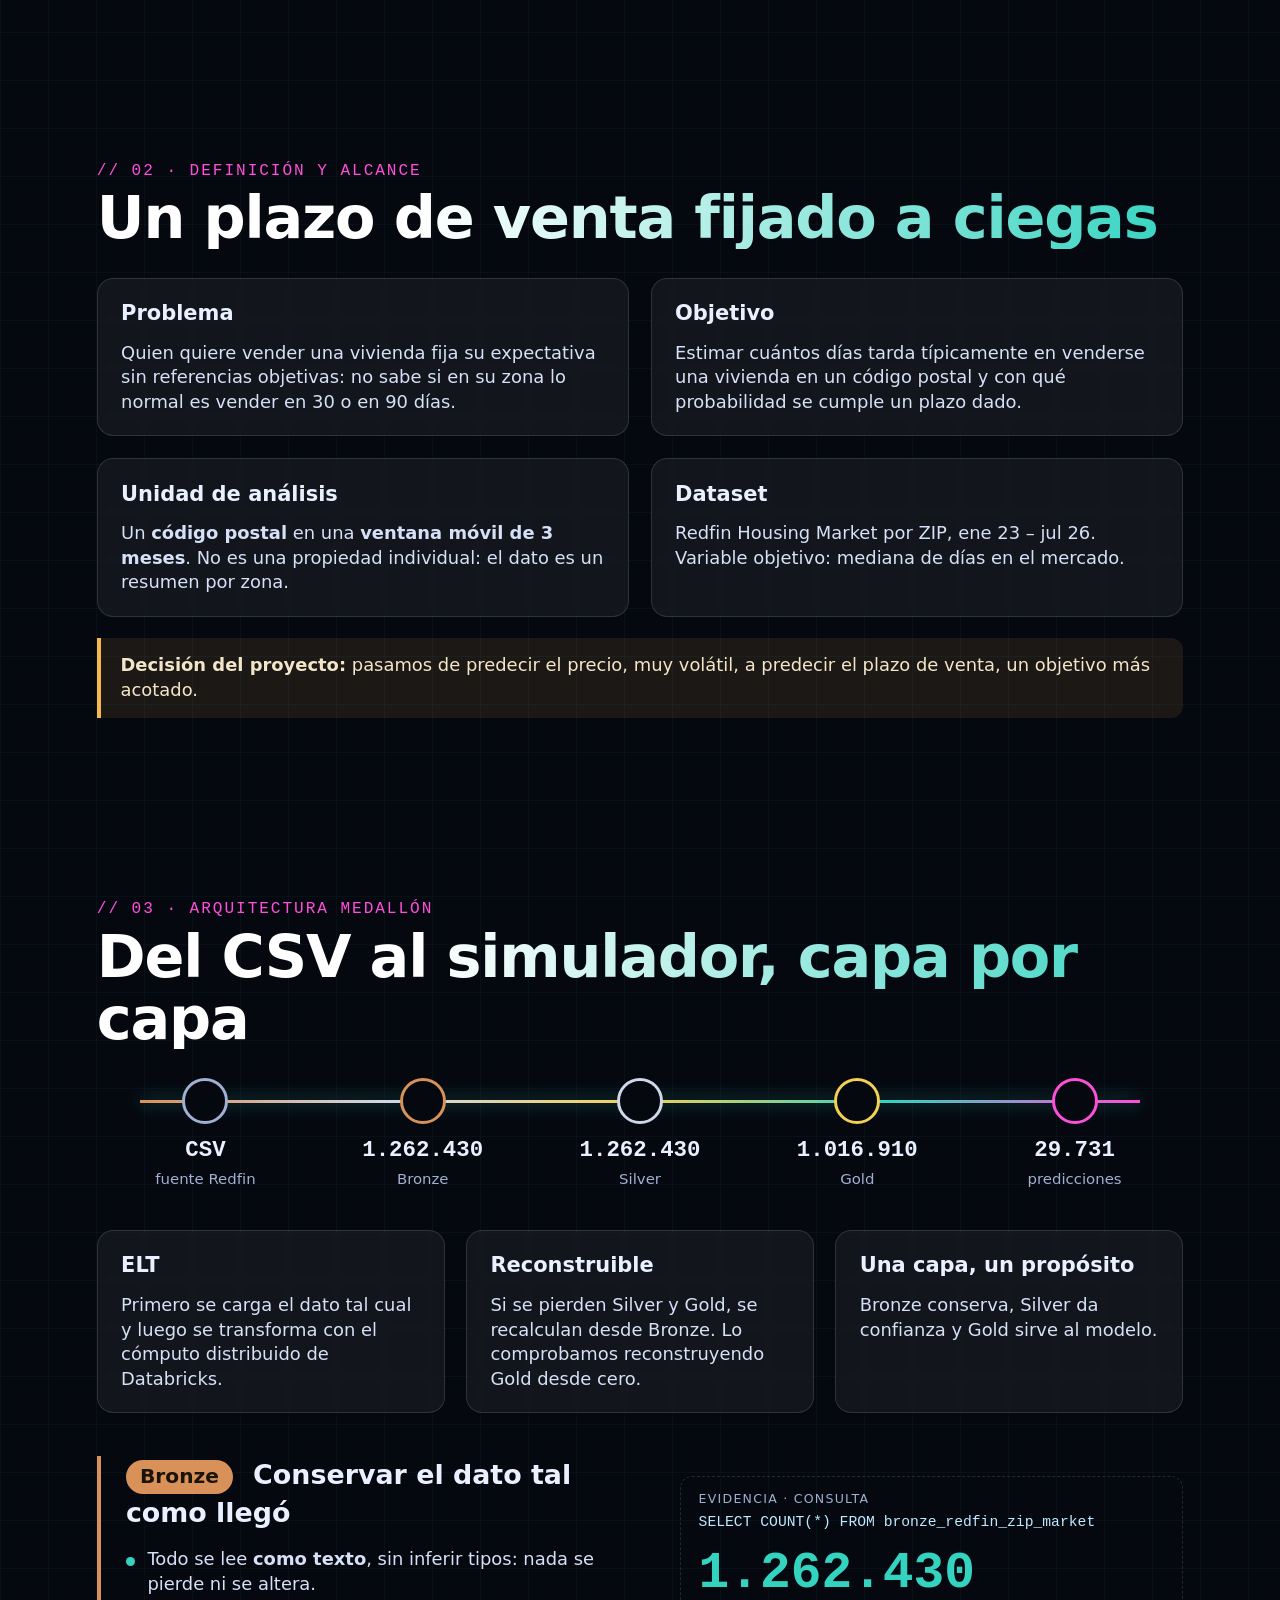
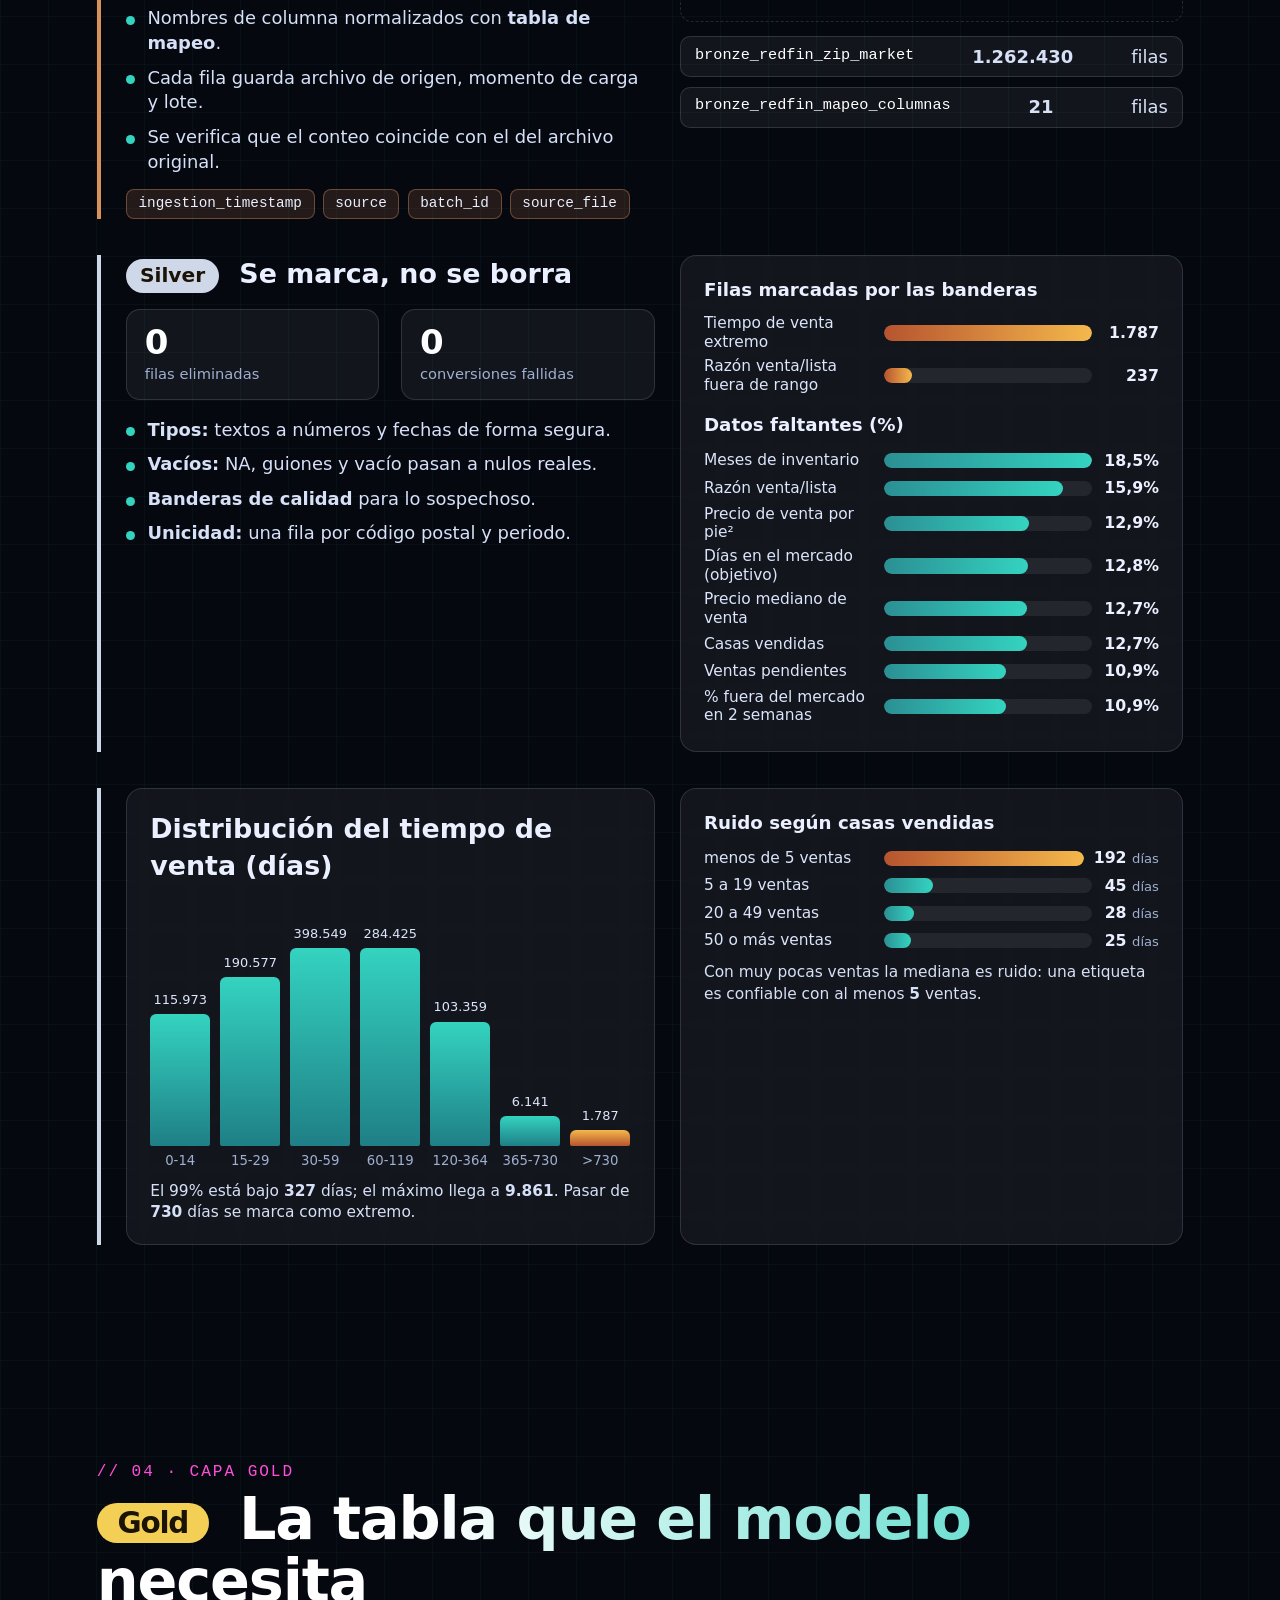
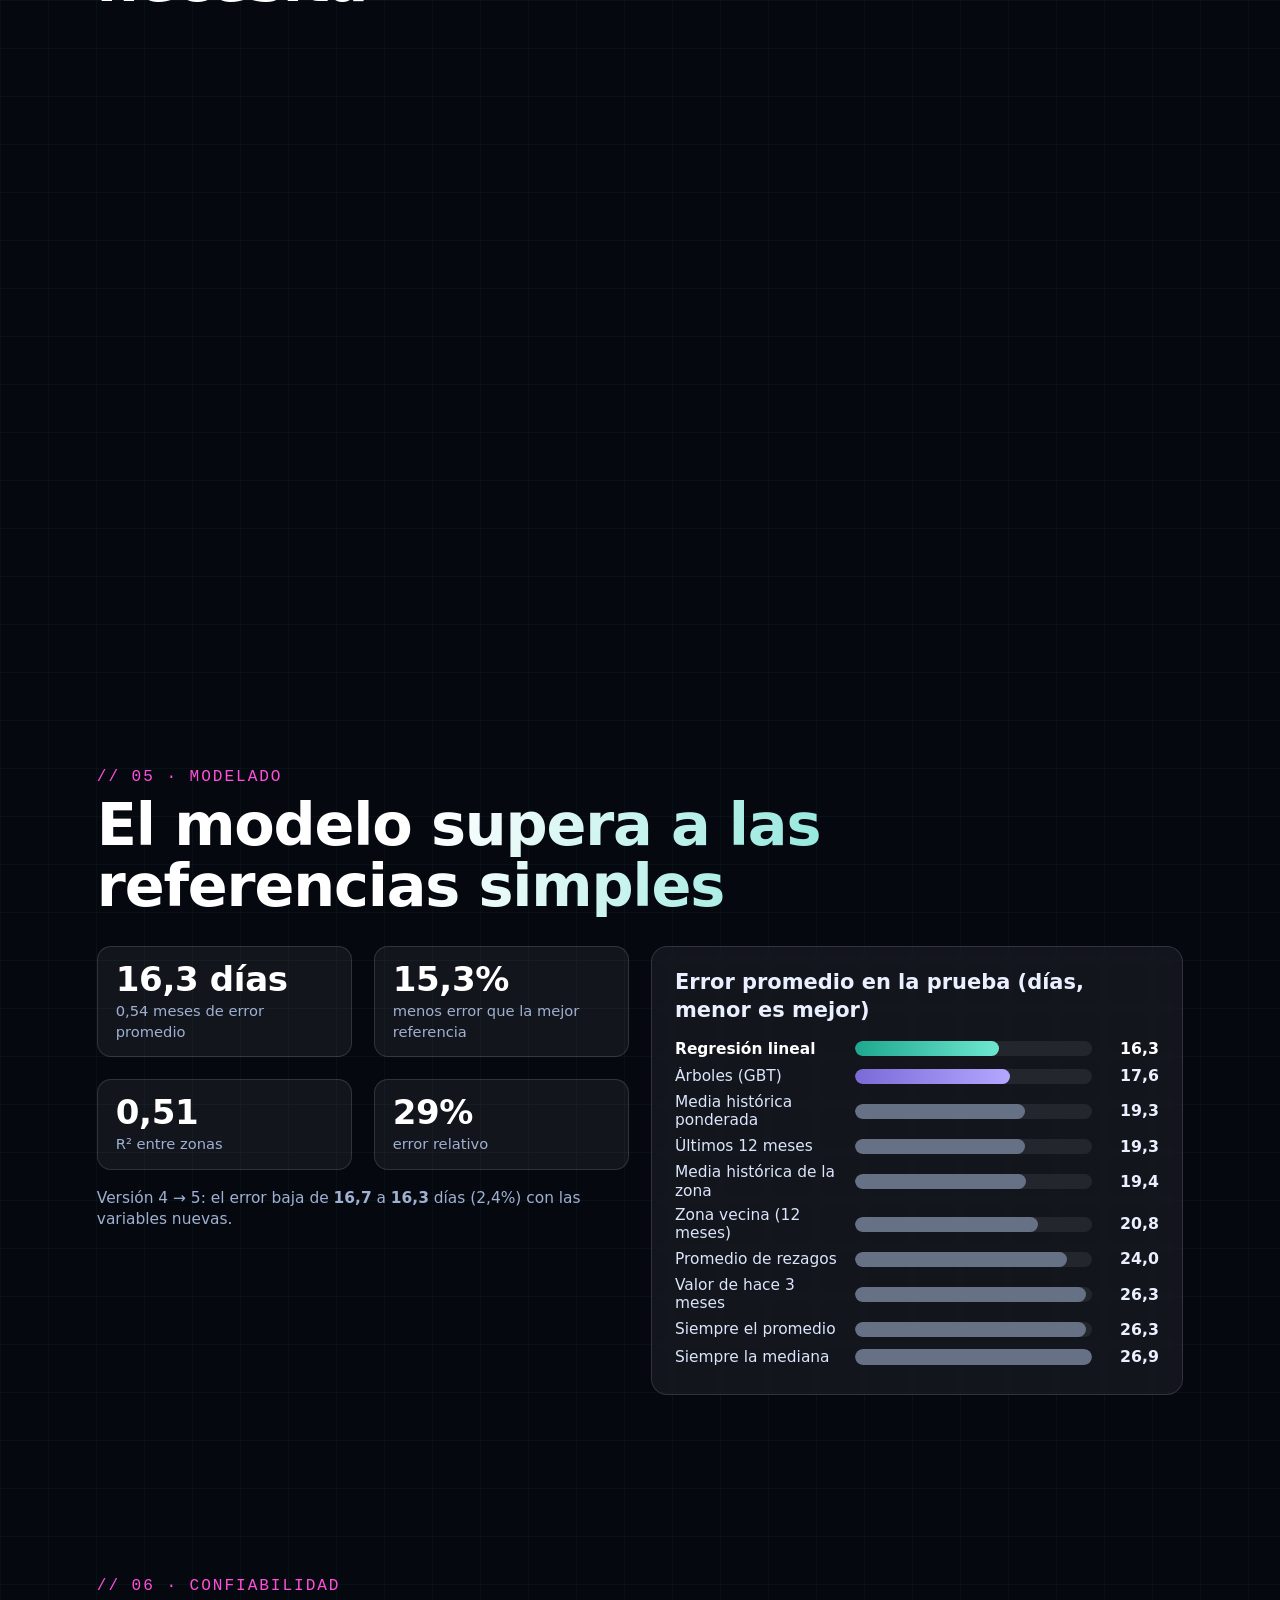
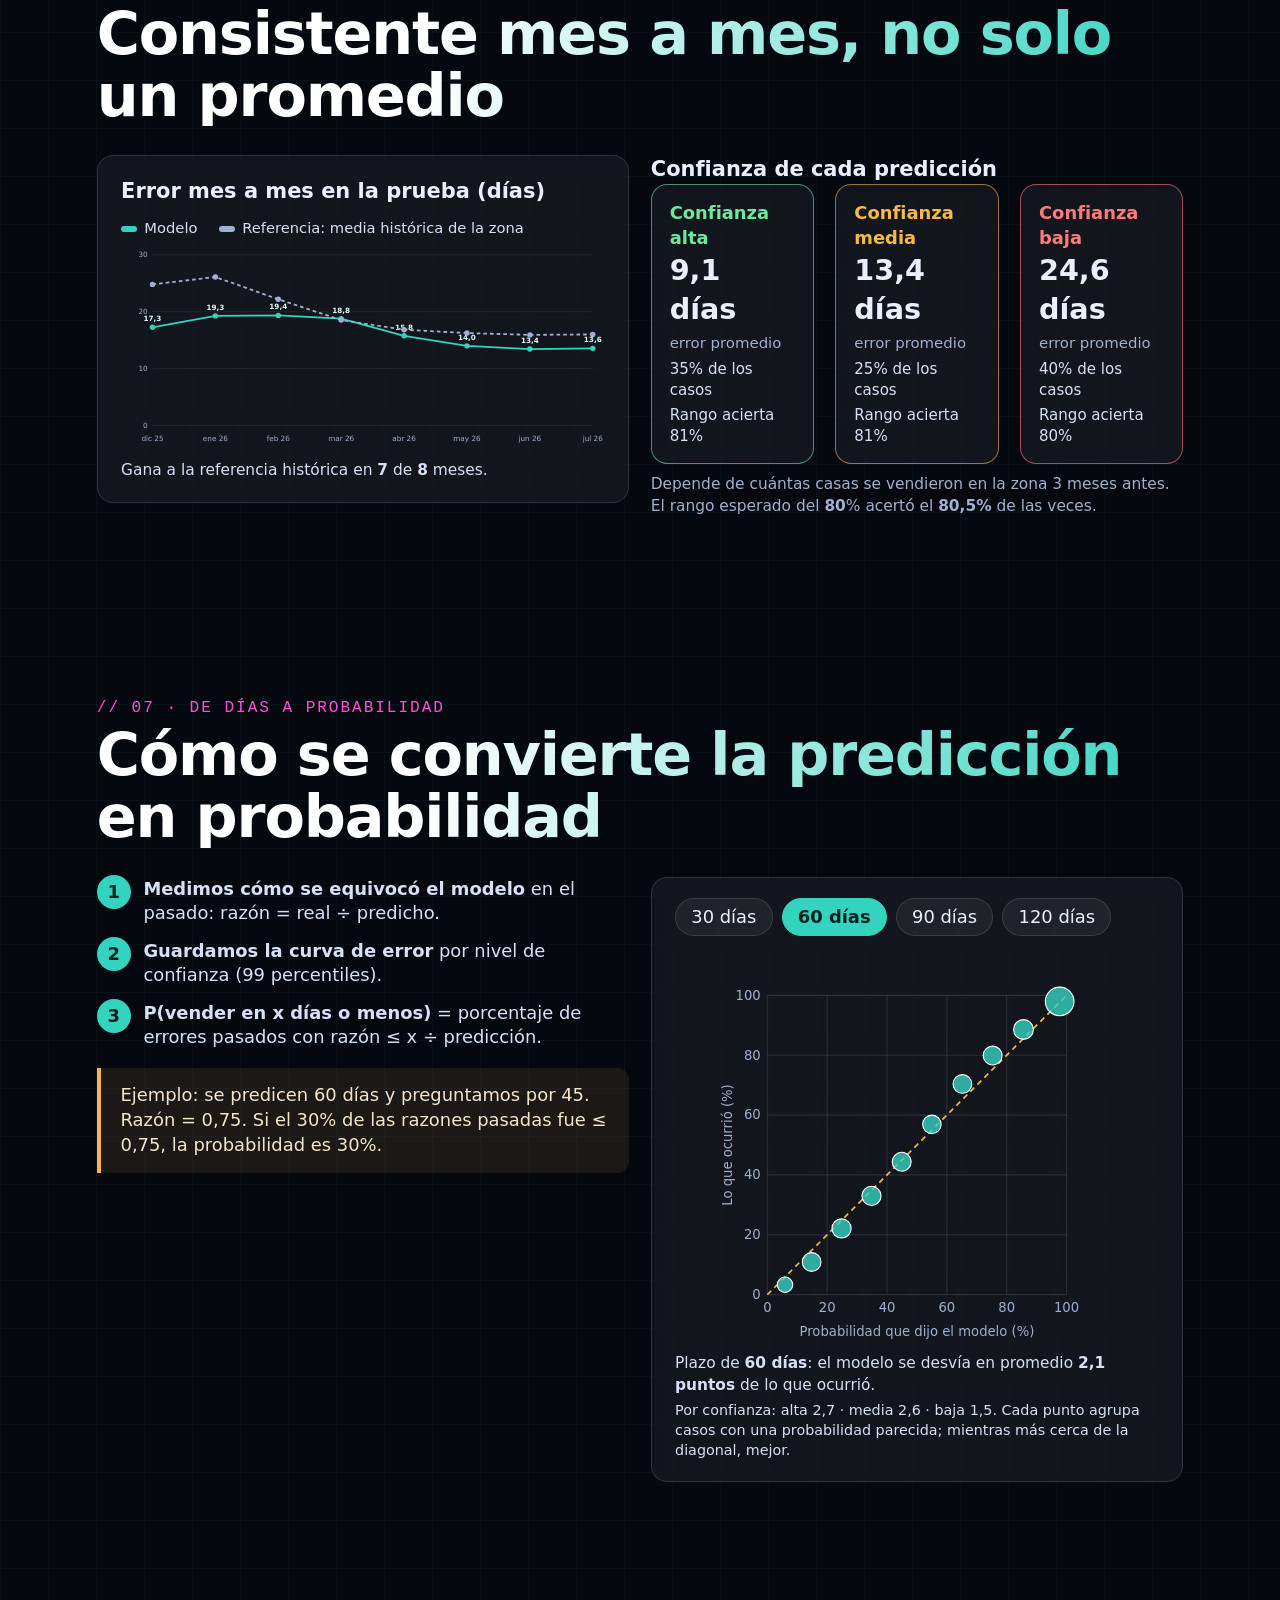
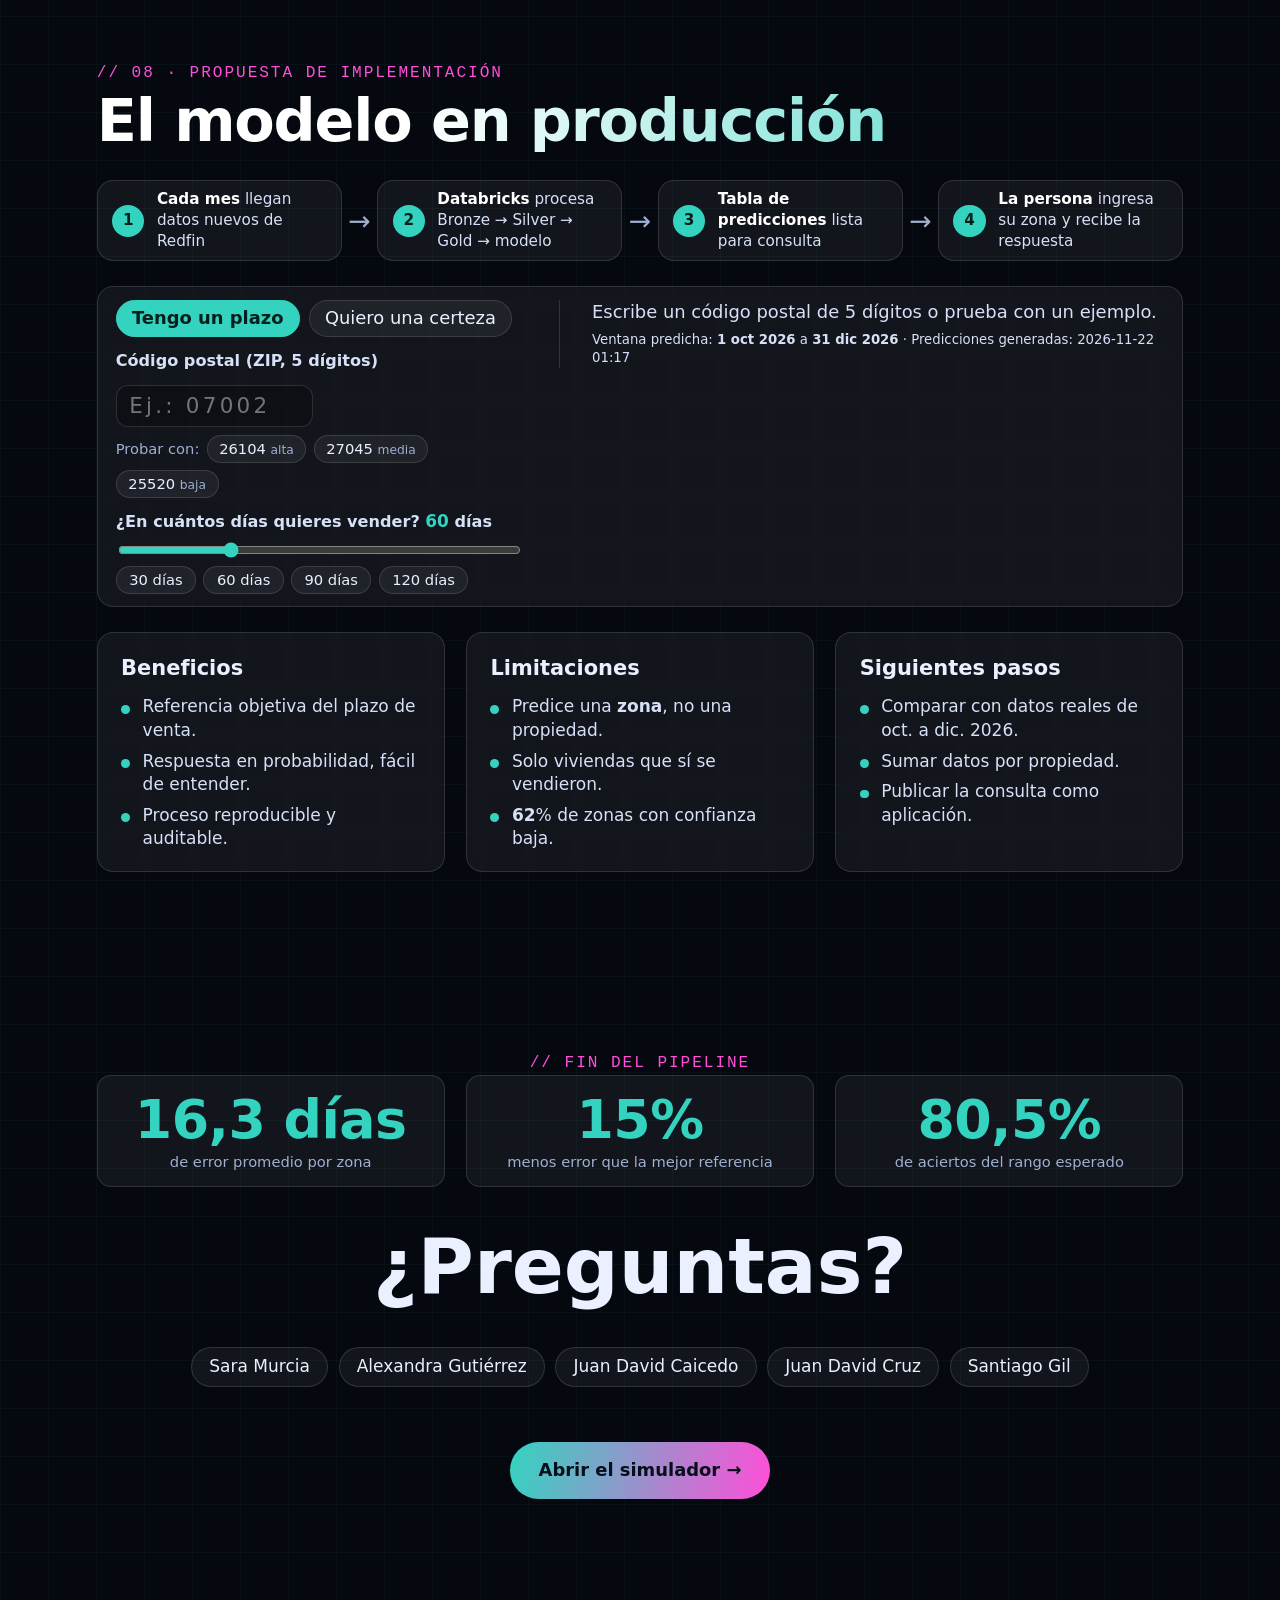
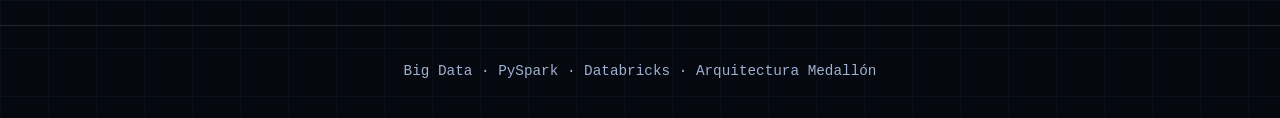
==== commit 025468eb: "Corrección de duplicado" ====
--- a/index.html
+++ b/index.html
@@ -3,281 +3,172 @@
 <head>
 <meta charset="utf-8">
 <meta name="viewport" content="width=device-width, initial-scale=1">
-<title>Tiempo de venta inmobiliario por zona · Big Data</title>
+<title>¿Cuánto tarda en venderse una vivienda? · Big Data</title>
 <link rel="stylesheet" href="css/estilos.css">
+<link rel="stylesheet" href="css/landing.css">
 </head>
-<body class="modo-presentacion">
-
+<body>
 <div id="aviso-datos" class="aviso-datos oculto"></div>
 
-<div id="diapositivas">
+<header id="top"><div>
+  <span class="logo">&gt;_ bigdata.lakehouse</span>
+  <nav id="menu">
+    <a href="#inicio">Inicio</a><a href="#cinco-v">5 V</a><a href="#problema">Problema</a><a href="#medallon">Medallón</a><a href="#gold">Gold</a><a href="#modelo">Modelo</a><a href="#confianza">Confianza</a><a href="#probabilidad">Probabilidad</a><a href="#produccion">Producción</a><a href="#cierre">Cierre</a>
+  </nav>
+</div><div id="progreso"><i></i></div></header>
 
-<!-- 1. PORTADA -->
-<section class="slide portada" data-titulo="Portada" data-seg="">
-  <p class="etq">Big Data · Proyecto final · Arquitectura Medallón</p>
-  <h1>¿Cuánto tarda en venderse una vivienda en tu zona?</h1>
-  <p class="sub">Predicción del tiempo de venta por código postal con PySpark y Databricks, y un simulador para consultarla.</p>
-  <div class="equipo">
-    <span>Sara Murcia</span><span>Alexandra Gutiérrez</span><span>Juan David Caicedo</span><span>Juan David Cruz</span><span>Santiago Gil</span>
+<main id="diapositivas">
+
+<section class="sec hero" id="inicio">
+  <canvas id="lluvia"></canvas>
+  <p class="etq">Big Data · Proyecto final · Arquitectura Medallón · PySpark + Databricks</p>
+  <h1>¿Cuánto tarda en venderse <em>una vivienda</em> en tu zona?</h1>
+  <p class="sub">Procesamos más de un millón de registros del mercado inmobiliario de EE. UU., los refinamos en un pipeline distribuido y los convertimos en un simulador de probabilidad por código postal.</p>
+  <div class="term">
+    <span class="g">$ spark-submit pipeline_medallon.py</span><br>
+    <span class="p">✔</span> filas ingeridas en Bronze<b id="ingesta">0</b>
+    <span class="g"><span data-k="meta.zips_distintos" data-f="int"></span> códigos postales · <span data-k="capas.gold.variables" data-f="int"></span> variables en Gold</span>
   </div>
+  <a class="cta" href="#cinco-v">Bajar al pipeline ↓</a>
+  <div class="equipo" style="margin-top:2rem"><span>Sara Murcia</span><span>Alexandra Gutiérrez</span><span>Juan David Caicedo</span><span>Juan David Cruz</span><span>Santiago Gil</span></div>
   <p class="meta-pie">Sustentación final · 28 de noviembre de 2026</p>
 </section>
 
-<!-- 2. PROBLEMA Y OBJETIVO -->
-<section class="slide" data-titulo="Problema y objetivo" data-seg="1 · Definición y alcance · ~3 min">
-  <h2>Un plazo de venta fijado a ciegas</h2>
-  <div class="cols c2">
-    <div class="card"><h3>Problema</h3><p>Quien quiere vender una vivienda suele fijar su expectativa de plazo sin referencias objetivas: no sabe si en su zona lo normal es vender en 30 o en 90 días.</p></div>
-    <div class="card"><h3>Objetivo</h3><p>Estimar cuántos días tarda típicamente en venderse una vivienda en un código postal, y con qué probabilidad se cumple un plazo dado.</p></div>
-    <div class="card"><h3>Unidad de análisis</h3><p>Un <b>código postal</b> en una <b>ventana móvil de 3 meses</b>. No es una propiedad individual: el dato disponible es un resumen por zona.</p></div>
-    <div class="card"><h3>Resultado esperado</h3><p>Un simulador tipo PropTech: el usuario ingresa su zona y recibe el tiempo típico de venta, un rango y una probabilidad.</p></div>
-  </div>
-  <div class="franja"><b>Decisión del proyecto:</b> pasamos de predecir el precio a predecir el plazo de venta. El precio depende de la volatilidad del mercado y de muchos factores externos; el plazo es un objetivo más acotado.</div>
-</section>
-
-<!-- 3. DATASET -->
-<section class="slide" data-titulo="Dataset y fuente" data-seg="1 · Definición y alcance · ~3 min">
-  <h2>Dataset: Redfin Housing Market, por código postal</h2>
-  <div class="cols c2 alinear">
-    <div>
-      <div class="cols c2 kpis">
-        <div class="kpi"><b data-k="capas.bronze.filas" data-f="int"></b><small>filas</small></div>
-        <div class="kpi"><b data-k="meta.zips_distintos" data-f="int"></b><small>códigos postales</small></div>
-        <div class="kpi"><b data-k="der.cols_orig" data-f="int"></b><small>columnas originales</small></div>
-        <div class="kpi kpi-txt"><b data-k="der.periodo_txt"></b><small>periodo de los datos</small></div>
-      </div>
-      <ul class="lista">
-        <li><b>Fuente:</b> Redfin, datos del mercado de vivienda (archivo CSV mensual por código postal).</li>
-        <li><b>Variables de mercado:</b> ventas, precios, inventario, nuevos anuncios, ventas pendientes, meses de inventario.</li>
-        <li><b>Variable objetivo:</b> mediana de días en el mercado.</li>
-        <li><b>Por qué lo elegimos:</b> datos reales y recientes, con retos reales de ingeniería de datos: faltantes, valores extremos y ventanas móviles que se solapan.</li>
-      </ul>
-    </div>
-    <div class="card grafico"><h3>Datos faltantes por variable (%)</h3><div data-chart="nulos"></div></div>
+<section class="sec" id="cinco-v">
+  <p class="n">// 01 · POR QUÉ ES BIG DATA</p>
+  <h2>Las 5 V de este proyecto</h2>
+  <div class="cols c5 vs">
+    <div class="card v rev"><span class="l">V</span><big><span data-k="capas.bronze.filas" data-f="int"></span></big><b>Volumen</b><p>filas de ventanas móviles por zona y mes. Demasiado para una hoja de cálculo; hecho para Spark.</p></div>
+    <div class="card v rev"><span class="l">V</span><big><span data-k="capas.bronze.columnas" data-f="int"></span> cols</big><b>Variedad</b><p>CSV crudo con textos, fechas, precios, inventarios y marcas de «sin dato» que hay que tipar.</p></div>
+    <div class="card v rev"><span class="l">V</span><big>Mensual</big><b>Velocidad</b><p>Cada mes llega una carga nueva de Redfin y el pipeline se vuelve a ejecutar completo.</p></div>
+    <div class="card v rev"><span class="l">V</span><big><span data-k="capas.silver.banderas.flag_objetivo_extremo" data-f="int"></span></big><b>Veracidad</b><p>filas con tiempos extremos: se marcan con banderas, no se borran.</p></div>
+    <div class="card v rev"><span class="l">V</span><big><span data-k="predicciones.n" data-f="int"></span></big><b>Valor</b><p>zonas con predicción lista para consultar en el simulador.</p></div>
   </div>
 </section>
 
-<!-- 4. ARQUITECTURA MEDALLÓN -->
-<section class="slide" data-titulo="Arquitectura Medallón" data-seg="2 · Arquitectura Medallón · ~7 min">
-  <h2>Del archivo original al simulador</h2>
-  <div class="flujo">
-    <div class="nodo fuente"><h3>Fuente</h3><b>CSV Redfin</b><p>Archivo original, sin tocar</p></div>
-    <span class="flecha">→</span>
-    <div class="nodo bronze"><h3>Bronze</h3><b data-k="capas.bronze.filas" data-f="int"></b><small>filas</small><p>Copia fiel + trazabilidad</p></div>
-    <span class="flecha">→</span>
-    <div class="nodo silver"><h3>Silver</h3><b data-k="capas.silver.filas" data-f="int"></b><small>filas</small><p>Tipos correctos y valores raros marcados</p></div>
-    <span class="flecha">→</span>
-    <div class="nodo gold"><h3>Gold</h3><b data-k="capas.gold.filas" data-f="int"></b><small>filas</small><p>Tabla hecha para el modelo</p></div>
-    <span class="flecha">→</span>
-    <div class="nodo modelo"><h3>Modelo</h3><b>Regresión lineal</b><p>Días típicos de venta</p></div>
-    <span class="flecha">→</span>
-    <div class="nodo simu"><h3>Simulador</h3><b data-k="predicciones.n" data-f="int"></b><small>zonas con predicción</small><p>Probabilidad por plazo</p></div>
+<section class="sec" id="problema">
+  <p class="n">// 02 · DEFINICIÓN Y ALCANCE</p>
+  <h2>Un plazo de venta fijado a ciegas</h2>
+  <div class="cols c2">
+    <div class="card rev"><h3>Problema</h3><p>Quien quiere vender una vivienda fija su expectativa sin referencias objetivas: no sabe si en su zona lo normal es vender en 30 o en 90 días.</p></div>
+    <div class="card rev"><h3>Objetivo</h3><p>Estimar cuántos días tarda típicamente en venderse una vivienda en un código postal y con qué probabilidad se cumple un plazo dado.</p></div>
+    <div class="card rev"><h3>Unidad de análisis</h3><p>Un <b>código postal</b> en una <b>ventana móvil de 3 meses</b>. No es una propiedad individual: el dato es un resumen por zona.</p></div>
+    <div class="card rev"><h3>Dataset</h3><p>Redfin Housing Market por ZIP, <span data-k="der.periodo_txt"></span>. Variable objetivo: mediana de días en el mercado.</p></div>
   </div>
-  <div class="cols c3">
-    <div class="card"><h3>ELT</h3><p>Primero se carga el dato tal cual y después se transforma, aprovechando el cómputo de Databricks.</p></div>
-    <div class="card"><h3>Reconstruible</h3><p>Si se pierden Silver y Gold, se recalculan desde Bronze. Lo comprobamos reconstruyendo Gold desde cero.</p></div>
-    <div class="card"><h3>Una capa, un propósito</h3><p>Bronze conserva, Silver da confianza y Gold sirve al modelo.</p></div>
+  <div class="franja rev" style="margin-top:1.2rem"><b>Decisión del proyecto:</b> pasamos de predecir el precio, muy volátil, a predecir el plazo de venta, un objetivo más acotado.</div>
+</section>
+
+<section class="sec" id="medallon">
+  <p class="n">// 03 · ARQUITECTURA MEDALLÓN</p>
+  <h2>Del CSV al simulador, capa por capa</h2>
+  <div class="pipe rev">
+    <div><i></i><b>CSV</b><small>fuente Redfin</small></div>
+    <div><i></i><b data-k="capas.bronze.filas" data-f="int"></b><small>Bronze</small></div>
+    <div><i></i><b data-k="capas.silver.filas" data-f="int"></b><small>Silver</small></div>
+    <div><i></i><b data-k="capas.gold.filas" data-f="int"></b><small>Gold</small></div>
+    <div><i></i><b data-k="predicciones.n" data-f="int"></b><small>predicciones</small></div>
+  </div>
+  <div class="cols c3" style="margin-bottom:2.4rem">
+    <div class="card rev"><h3>ELT</h3><p>Primero se carga el dato tal cual y luego se transforma con el cómputo distribuido de Databricks.</p></div>
+    <div class="card rev"><h3>Reconstruible</h3><p>Si se pierden Silver y Gold, se recalculan desde Bronze. Lo comprobamos reconstruyendo Gold desde cero.</p></div>
+    <div class="card rev"><h3>Una capa, un propósito</h3><p>Bronze conserva, Silver da confianza y Gold sirve al modelo.</p></div>
+  </div>
+
+  <div class="capa bz rev">
+    <div><h3><span class="insignia bronze">Bronze</span> Conservar el dato tal como llegó</h3>
+      <ul class="lista"><li>Todo se lee <b>como texto</b>, sin inferir tipos: nada se pierde ni se altera.</li><li>Nombres de columna normalizados con <b>tabla de mapeo</b>.</li><li>Cada fila guarda archivo de origen, momento de carga y lote.</li><li>Se verifica que el conteo coincide con el del archivo original.</li></ul>
+      <div class="chips-fijos" data-chips="capas.bronze.metadatos" style="margin-top:.8rem"></div></div>
+    <div><div class="evidencia"><small>Evidencia · consulta</small><code>SELECT COUNT(*) FROM bronze_redfin_zip_market</code><span class="big-num" data-k="capas.bronze.filas" data-f="int"></span></div>
+      <ul class="lista tabla" data-lista="capas.bronze.tablas" style="margin-top:.8rem"></ul></div>
+  </div>
+
+  <div class="capa sv rev">
+    <div><h3><span class="insignia silver">Silver</span> Se marca, no se borra</h3>
+      <div class="cols c2 kpis"><div class="kpi"><b data-k="capas.silver.filas_eliminadas" data-f="int"></b><small>filas eliminadas</small></div><div class="kpi"><b data-k="capas.silver.conversiones_fallidas" data-f="int"></b><small>conversiones fallidas</small></div></div>
+      <ul class="lista"><li><b>Tipos:</b> textos a números y fechas de forma segura.</li><li><b>Vacíos:</b> NA, guiones y vacío pasan a nulos reales.</li><li><b>Banderas de calidad</b> para lo sospechoso.</li><li><b>Unicidad:</b> una fila por código postal y periodo.</li></ul></div>
+    <div class="card grafico"><h3>Filas marcadas por las banderas</h3><div data-chart="banderas"></div><h3 style="margin-top:1rem">Datos faltantes (%)</h3><div data-chart="nulos"></div></div>
+  </div>
+
+  <div class="capa sv rev">
+    <div class="card grafico"><h3>Distribución del tiempo de venta (días)</h3><div data-chart="histograma"></div><p class="nota">El 99% está bajo <b data-k="der.p99" data-f="int"></b> días; el máximo llega a <b data-k="der.p999" data-f="int"></b>. Pasar de <b data-k="calidad.umbral_extremo_dias" data-f="int"></b> días se marca como extremo.</p></div>
+    <div class="card grafico"><h3>Ruido según casas vendidas</h3><div data-chart="ventas"></div><p class="nota">Con muy pocas ventas la mediana es ruido: una etiqueta es confiable con al menos <b data-k="calidad.min_ventas" data-f="int"></b> ventas.</p></div>
   </div>
 </section>
 
-<!-- 5. BRONZE -->
-<section class="slide capa-bronze" data-titulo="Bronze" data-seg="2 · Arquitectura Medallón · ~7 min">
-  <h2><span class="insignia bronze">Bronze</span> Conservar el dato tal como llegó</h2>
-  <div class="cols c2 alinear">
-    <div>
-      <div class="cols c3 kpis">
-        <div class="kpi"><b data-k="capas.bronze.filas" data-f="int"></b><small>filas</small></div>
-        <div class="kpi"><b data-k="capas.bronze.columnas" data-f="int"></b><small>columnas</small></div>
-        <div class="kpi"><b data-k="der.n_tablas_bronze" data-f="int"></b><small>tablas</small></div>
-      </div>
-      <h3>Entidades</h3>
-      <ul class="lista tabla" data-lista="capas.bronze.tablas"></ul>
-      <h3>Metadatos de trazabilidad agregados</h3>
-      <div class="chips-fijos" data-chips="capas.bronze.metadatos"></div>
-    </div>
-    <div>
-      <ul class="lista">
-        <li>Se lee todo <b>como texto</b>, sin inferir tipos: no se pierde ni se altera nada.</li>
-        <li>Los nombres de columna se normalizan y se guarda una <b>tabla de mapeo</b> (nombre original → nombre nuevo).</li>
-        <li>Cada fila lleva de qué archivo vino, cuándo se cargó y en qué lote.</li>
-        <li>Se verifica que el conteo coincide con el del archivo original.</li>
-        <li><b>Decisión:</b> no corregir nada en Bronze. Los problemas de calidad se tratan en Silver.</li>
-      </ul>
-      <div class="evidencia"><small>Evidencia · consulta</small><code>SELECT COUNT(*) FROM bronze_redfin_zip_market</code><b data-k="capas.bronze.filas" data-f="int"></b></div>
-    </div>
+<section class="sec" id="gold">
+  <p class="n">// 04 · CAPA GOLD</p>
+  <h2><span class="insignia gold">Gold</span> La tabla que el modelo necesita</h2>
+  <div class="cols c3 kpis rev"><div class="kpi"><b data-k="capas.gold.filas" data-f="int"></b><small>filas</small></div><div class="kpi"><b data-k="capas.gold.variables" data-f="int"></b><small>variables</small></div><div class="kpi"><b data-k="predicciones.n" data-f="int"></b><small>zonas con predicción</small></div></div>
+  <div class="card grafico rev"><h3>Separación en el tiempo: entrenamiento, embargo y prueba</h3><div data-chart="particiones"></div></div>
+  <div class="cols c2 alinear" style="margin-top:1.2rem">
+    <div class="card grafico rev"><h3>Variables por grupo</h3><div data-chart="grupos"></div></div>
+    <ul class="lista compacta rev"><li><b>Sin fuga de información:</b> solo se usa lo que se sabía 3 meses o más antes.</li><li><b>Embargo de 3 meses</b> entre entrenamiento y prueba.</li><li><b>Etiqueta confiable:</b> tiempo no extremo y al menos 5 ventas.</li><li><b>Comprobado:</b> variables nuevas recalculadas a mano desde Silver con el mismo resultado.</li></ul>
   </div>
 </section>
 
-<!-- 6. SILVER -->
-<section class="slide capa-silver" data-titulo="Silver" data-seg="2 · Arquitectura Medallón · ~7 min">
-  <h2><span class="insignia silver">Silver</span> Datos confiables: se marca, no se borra</h2>
+<section class="sec" id="modelo">
+  <p class="n">// 05 · MODELADO</p>
+  <h2>El modelo supera a las referencias simples</h2>
   <div class="cols c2 alinear">
-    <div>
-      <div class="cols c4 kpis">
-        <div class="kpi"><b data-k="capas.silver.filas" data-f="int"></b><small>filas</small></div>
-        <div class="kpi"><b data-k="capas.silver.columnas" data-f="int"></b><small>columnas</small></div>
-        <div class="kpi"><b data-k="capas.silver.filas_eliminadas" data-f="int"></b><small>filas eliminadas</small></div>
-        <div class="kpi"><b data-k="capas.silver.conversiones_fallidas" data-f="int"></b><small>conversiones fallidas</small></div>
-      </div>
-      <ul class="lista">
-        <li><b>Tipos:</b> textos convertidos a números y fechas, de forma segura.</li>
-        <li><b>Vacíos:</b> las marcas de "sin dato" (NA, guiones, vacío) pasan a nulos reales.</li>
-        <li><b>Banderas de calidad:</b> columnas sí/no que marcan lo sospechoso sin borrar la fila.</li>
-        <li><b>Unicidad:</b> una sola fila por código postal y periodo.</li>
-        <li><b>Resultado:</b> Silver tiene las mismas filas que Bronze; solo sabemos con exactitud qué está raro.</li>
-      </ul>
-    </div>
-    <div class="card grafico"><h3>Filas marcadas por las banderas de calidad</h3><div data-chart="banderas"></div>
-      <p class="nota">Las demás banderas (fechas inválidas, negativos, porcentajes fuera de rango) quedaron en cero.</p></div>
+    <div><div class="cols c2 kpis rev">
+      <div class="kpi"><b><span data-k="der.lineal.mae" data-f="d1"></span> días</b><small><span data-k="der.lineal.mae_meses" data-f="d2"></span> meses de error promedio</small></div>
+      <div class="kpi"><b><span data-k="der.mejora_pct" data-f="d1"></span>%</b><small>menos error que la mejor referencia</small></div>
+      <div class="kpi"><b data-k="der.lineal.r2" data-f="d2"></b><small>R² entre zonas</small></div>
+      <div class="kpi"><b data-k="der.lineal.wape" data-f="pct100"></b><small>error relativo</small></div></div>
+      <p class="nota">Versión 4 → 5: el error baja de <b data-k="modelo.v4.mae_dias" data-f="d1"></b> a <b data-k="modelo.v5.mae_dias" data-f="d1"></b> días (<span data-k="der.mejora_v4_pct" data-f="d1"></span>%) con las variables nuevas.</p></div>
+    <div class="card grafico rev"><h3>Error promedio en la prueba (días, menor es mejor)</h3><div data-chart="resultados"></div></div>
   </div>
 </section>
 
-<!-- 7. CALIDAD -->
-<section class="slide capa-silver" data-titulo="Decisiones de calidad" data-seg="2 · Arquitectura Medallón · ~7 min">
-  <h2>Dos umbrales decididos con los datos</h2>
+<section class="sec" id="confianza">
+  <p class="n">// 06 · CONFIABILIDAD</p>
+  <h2>Consistente mes a mes, no solo un promedio</h2>
   <div class="cols c2 alinear">
-    <div class="card grafico"><h3>Filas según el tiempo de venta (días)</h3><div data-chart="histograma"></div>
-      <p class="nota">Altura en raíz cuadrada para que se vean las barras pequeñas. El 99% de los tiempos está bajo <b data-k="der.p99" data-f="int"></b> días; el máximo observado llega a <b data-k="der.p999" data-f="int"></b>. Por eso lo que pasa de <b data-k="calidad.umbral_extremo_dias" data-f="int"></b> días se marca como extremo.</p></div>
-    <div class="card grafico"><h3>Qué tan dispersos son los tiempos según las casas vendidas</h3><div data-chart="ventas"></div>
-      <p class="nota">Con muy pocas ventas, la mediana de una zona es ruido. Por eso una etiqueta es confiable solo con al menos <b data-k="calidad.min_ventas" data-f="int"></b> ventas.</p></div>
+    <div class="card grafico rev"><h3>Error mes a mes en la prueba (días)</h3><div data-chart="meses"></div><p class="nota">Gana a la referencia histórica en <b data-k="modelo.victorias.historica" data-f="int"></b> de <b data-k="modelo.meses_prueba" data-f="int"></b> meses.</p></div>
+    <div class="rev"><h3>Confianza de cada predicción</h3><div class="cols c3 conf-tarjetas" data-chart="confianza"></div><p class="nota">Depende de cuántas casas se vendieron en la zona 3 meses antes. El rango esperado del <b data-k="modelo.cobertura.nivel" data-f="int"></b>% acertó el <b data-k="modelo.cobertura.total" data-f="pct1"></b> de las veces.</p></div>
   </div>
 </section>
 
-<!-- 8. GOLD -->
-<section class="slide capa-gold" data-titulo="Gold" data-seg="2 · Arquitectura Medallón · ~7 min">
-  <h2><span class="insignia gold">Gold</span> La tabla que el modelo necesita</h2>
-  <div class="cols c3 kpis">
-    <div class="kpi"><b data-k="capas.gold.filas" data-f="int"></b><small>filas</small></div>
-    <div class="kpi"><b data-k="capas.gold.variables" data-f="int"></b><small>variables</small></div>
-    <div class="kpi"><b data-k="predicciones.n" data-f="int"></b><small>zonas con predicción</small></div>
-  </div>
-  <div class="card grafico"><h3>Separación en el tiempo: entrenamiento, embargo y prueba</h3><div data-chart="particiones"></div></div>
+<section class="sec" id="probabilidad">
+  <p class="n">// 07 · DE DÍAS A PROBABILIDAD</p>
+  <h2>Cómo se convierte la predicción en probabilidad</h2>
   <div class="cols c2 alinear">
-    <div class="card grafico"><h3>Variables por grupo</h3><div data-chart="grupos"></div></div>
-    <ul class="lista compacta">
-      <li><b>Sin fuga de información:</b> solo se usa lo que se sabía 3 meses o más antes.</li>
-      <li><b>Embargo de 3 meses</b> entre entrenamiento y prueba, para que no compartan meses.</li>
-      <li><b>Etiqueta confiable:</b> tiempo no extremo y al menos 5 ventas.</li>
-      <li><b>Comprobado:</b> variables nuevas recalculadas a mano desde Silver, con el mismo resultado.</li>
-    </ul>
+    <div class="rev"><ol class="pasos"><li><b>Medimos cómo se equivocó el modelo</b> en el pasado: razón = real ÷ predicho.</li><li><b>Guardamos la curva de error</b> por nivel de confianza (99 percentiles).</li><li><b>P(vender en x días o menos)</b> = porcentaje de errores pasados con razón ≤ x ÷ predicción.</li></ol>
+      <div class="franja">Ejemplo: se predicen 60 días y preguntamos por 45. Razón = 0,75. Si el 30% de las razones pasadas fue ≤ 0,75, la probabilidad es 30%.</div></div>
+    <div class="card grafico rev"><div class="selector" data-selector="umbral"></div><div data-chart="calibracion"></div><p class="nota" data-calibracion-nota></p></div>
   </div>
 </section>
 
-<!-- 9. RESULTADOS -->
-<section class="slide" data-titulo="Resultados del modelo" data-seg="2 · Arquitectura Medallón · ~7 min">
-  <h2>El modelo supera a las referencias simples</h2>
-  <div class="cols c2 alinear">
-    <div>
-      <div class="cols c2 kpis">
-        <div class="kpi"><b><span data-k="der.lineal.mae" data-f="d1"></span> días</b><small><span data-k="der.lineal.mae_meses" data-f="d2"></span> meses de error promedio</small></div>
-        <div class="kpi"><b><span data-k="der.mejora_pct" data-f="d1"></span>%</b><small>menos error que la mejor referencia simple</small></div>
-        <div class="kpi"><b data-k="der.lineal.r2" data-f="d2"></b><small>R² (parte de las diferencias entre zonas que explica)</small></div>
-        <div class="kpi"><b><span data-k="der.lineal.wape" data-f="pct100"></span></b><small>error relativo al tiempo real</small></div>
-      </div>
-      <p class="nota">Versión 4 → versión 5: el error baja de <b data-k="modelo.v4.mae_dias" data-f="d1"></b> a <b data-k="modelo.v5.mae_dias" data-f="d1"></b> días (<span data-k="der.mejora_v4_pct" data-f="d1"></span>%) con las variables nuevas.</p>
-    </div>
-    <div class="card grafico"><h3>Error promedio en la prueba (días, menor es mejor)</h3><div data-chart="resultados"></div></div>
+<section class="sec" id="produccion">
+  <p class="n">// 08 · PROPUESTA DE IMPLEMENTACIÓN</p>
+  <h2>El modelo en producción</h2>
+  <div class="flujo mini rev">
+    <div class="nodo"><span class="paso-n">1</span><span><b>Cada mes</b> llegan datos nuevos de Redfin</span></div><span class="flecha">→</span>
+    <div class="nodo"><span class="paso-n">2</span><span><b>Databricks</b> procesa Bronze → Silver → Gold → modelo</span></div><span class="flecha">→</span>
+    <div class="nodo"><span class="paso-n">3</span><span><b>Tabla de predicciones</b> lista para consulta</span></div><span class="flecha">→</span>
+    <div class="nodo"><span class="paso-n">4</span><span><b>La persona</b> ingresa su zona y recibe la respuesta</span></div>
+  </div>
+  <div class="card rev" id="sim-diapositiva" style="margin-top:1.4rem"></div>
+  <div class="cols c3" style="margin-top:1.4rem">
+    <div class="card rev"><h3>Beneficios</h3><ul class="lista compacta"><li>Referencia objetiva del plazo de venta.</li><li>Respuesta en probabilidad, fácil de entender.</li><li>Proceso reproducible y auditable.</li></ul></div>
+    <div class="card rev"><h3>Limitaciones</h3><ul class="lista compacta"><li>Predice una <b>zona</b>, no una propiedad.</li><li>Solo viviendas que sí se vendieron.</li><li><b data-k="der.pct_baja" data-f="int"></b>% de zonas con confianza baja.</li></ul></div>
+    <div class="card rev"><h3>Siguientes pasos</h3><ul class="lista compacta"><li>Comparar con datos reales de oct. a dic. 2026.</li><li>Sumar datos por propiedad.</li><li>Publicar la consulta como aplicación.</li></ul></div>
   </div>
 </section>
 
-<!-- 10. CONFIABILIDAD -->
-<section class="slide" data-titulo="Confiabilidad" data-seg="2 · Arquitectura Medallón · ~7 min">
-  <h2>Un resultado consistente, no solo un promedio</h2>
-  <div class="cols c2 alinear">
-    <div class="card grafico"><h3>Error mes a mes en la prueba (días)</h3><div data-chart="meses"></div>
-      <p class="nota">El modelo gana a la referencia histórica en <b data-k="modelo.victorias.historica" data-f="int"></b> de <b data-k="modelo.meses_prueba" data-f="int"></b> meses.</p></div>
-    <div>
-      <h3>Qué tan confiable es cada predicción</h3>
-      <div class="cols c3 conf-tarjetas" data-chart="confianza"></div>
-      <p class="nota">La confianza depende de cuántas casas se vendieron en la zona 3 meses antes. El rango esperado del <b data-k="modelo.cobertura.nivel" data-f="int"></b>% acertó el <b data-k="modelo.cobertura.total" data-f="pct1"></b> de las veces en la prueba.</p>
-    </div>
-  </div>
-</section>
-
-<!-- 11. PROBABILIDAD -->
-<section class="slide" data-titulo="De días a probabilidad" data-seg="2 · Arquitectura Medallón · ~7 min">
-  <h2>Cómo se convierte la predicción en una probabilidad</h2>
-  <div class="cols c2 alinear">
-    <div>
-      <ol class="pasos">
-        <li><b>Medimos cómo se equivocó el modelo</b> en el pasado: razón = tiempo real ÷ tiempo predicho (1,0 es acertar).</li>
-        <li><b>Guardamos esa curva de error</b> para cada nivel de confianza (99 percentiles).</li>
-        <li><b>Probabilidad de vender en x días o menos</b> = porcentaje de errores pasados que cumplen razón ≤ x ÷ días predichos.</li>
-      </ol>
-      <div class="franja">Ejemplo: se predicen 60 días y preguntamos por 45. La razón necesaria es 45 ÷ 60 = 0,75. Si el 30% de las razones pasadas fue ≤ 0,75, la probabilidad es 30%.</div>
-      <p class="nota">Se comprobó en la prueba: cuando el modelo dice 70%, ¿ocurre cerca del 70%?</p>
-    </div>
-    <div class="card grafico">
-      <div class="selector" data-selector="umbral"></div>
-      <div data-chart="calibracion"></div>
-      <p class="nota" data-calibracion-nota></p>
-    </div>
-  </div>
-</section>
-
-<!-- 12. USO / SIMULADOR -->
-<section class="slide" data-titulo="Uso del modelo" data-seg="3 · Propuesta de implementación · ~5 min">
-  <h2>El modelo en un escenario real</h2>
-  <div class="flujo mini">
-    <div class="nodo"><span class="paso-n">1</span><span><b>Cada mes</b> llegan datos nuevos de Redfin</span></div>
-    <span class="flecha">→</span>
-    <div class="nodo"><span class="paso-n">2</span><span><b>Databricks</b> los procesa: Bronze → Silver → Gold → modelo</span></div>
-    <span class="flecha">→</span>
-    <div class="nodo"><span class="paso-n">3</span><span><b>Tabla de predicciones</b> lista para consulta</span></div>
-    <span class="flecha">→</span>
-    <div class="nodo"><span class="paso-n">4</span><span><b>La persona</b> ingresa su zona y recibe la respuesta</span></div>
-  </div>
-  <div class="card" id="sim-diapositiva"></div>
-</section>
-
-<!-- 13. BENEFICIOS, LIMITACIONES, SIGUIENTES PASOS -->
-<section class="slide" data-titulo="Beneficios y siguientes pasos" data-seg="3 · Propuesta de implementación · ~5 min">
-  <h2>Qué aporta, qué no, y qué sigue</h2>
-  <div class="cols c3">
-    <div class="card"><h3>Beneficios</h3><ul class="lista compacta">
-      <li>Una referencia objetiva del plazo de venta de una zona.</li>
-      <li>Una respuesta en términos de probabilidad, fácil de entender.</li>
-      <li>Un proceso reproducible y auditable gracias a la arquitectura Medallón.</li>
-    </ul></div>
-    <div class="card"><h3>Limitaciones</h3><ul class="lista compacta">
-      <li>Predice el tiempo típico de una <b>zona</b>, no el de una propiedad.</li>
-      <li>Solo incluye viviendas que sí se vendieron.</li>
-      <li><b data-k="der.pct_baja" data-f="int"></b>% de las zonas tiene confianza baja: el rango es amplio.</li>
-      <li>Menos de 4 años de datos y un mercado que cambia.</li>
-    </ul></div>
-    <div class="card"><h3>Siguientes pasos</h3><ul class="lista compacta">
-      <li>Comparar las predicciones con los datos reales de oct. a dic. de 2026.</li>
-      <li>Incorporar datos por propiedad (precio de lista, habitaciones, metros).</li>
-      <li>Actualizar el proceso cada mes y publicar la consulta en una aplicación.</li>
-    </ul></div>
-  </div>
-</section>
-
-<!-- 14. CIERRE -->
-<section class="slide portada cierre" data-titulo="Cierre" data-seg="">
-  <p class="etq">Lo que demostramos</p>
-  <div class="cols c3 kpis grandes">
+<section class="sec cierre-sec" id="cierre">
+  <p class="n">// FIN DEL PIPELINE</p>
+  <div class="cols c3 kpis grandes rev">
     <div class="kpi"><b><span data-k="der.lineal.mae" data-f="d1"></span> días</b><small>de error promedio por zona</small></div>
     <div class="kpi"><b><span data-k="der.mejora_pct" data-f="d0"></span>%</b><small>menos error que la mejor referencia</small></div>
-    <div class="kpi"><b><span data-k="modelo.cobertura.total" data-f="d1"></span>%</b><small>de aciertos del rango esperado del <span data-k="modelo.cobertura.nivel" data-f="int"></span>%</small></div>
+    <div class="kpi"><b><span data-k="modelo.cobertura.total" data-f="d1"></span>%</b><small>de aciertos del rango esperado</small></div>
   </div>
-  <h1>¿Preguntas?</h1>
-  <div class="equipo">
-    <span>Sara Murcia</span><span>Alexandra Gutiérrez</span><span>Juan David Caicedo</span><span>Juan David Cruz</span><span>Santiago Gil</span>
-  </div>
+  <h1 class="rev">¿Preguntas?</h1>
+  <div class="equipo"><span>Sara Murcia</span><span>Alexandra Gutiérrez</span><span>Juan David Caicedo</span><span>Juan David Cruz</span><span>Santiago Gil</span></div>
+  <p style="margin-top:1.5rem"><a class="cta" href="simulador.html">Abrir el simulador →</a></p>
 </section>
-
-</div>
-
-<footer id="navegacion">
-  <button type="button" id="btn-ant" aria-label="Anterior">←</button>
-  <div id="progreso"><i></i></div>
-  <span id="contador"></span>
-  <span id="seg-actual"></span>
-  <span id="reloj" class="oculto"></span>
-  <button type="button" id="btn-sig" aria-label="Siguiente">→</button>
-</footer>
-<div id="ayuda-teclas">← → navegar · F pantalla completa · T cronómetro · número + Enter ir a una diapositiva</div>
+<footer class="pie">Big Data · PySpark · Databricks · Arquitectura Medallón</footer>
+</main>
 
 <script src="data/datos_presentacion.js"></script>
 <script src="data/datos_zip.js"></script>
@@ -286,4 +177,4 @@
 <script src="js/simulador.js"></script>
 <script src="js/presentacion.js"></script>
 </body>
-</html>+</html>
--- a/css/landing.css
+++ b/css/landing.css
@@ -0,0 +1,100 @@
+/* landing.css: versión landing con scroll (se carga después de estilos.css) */
+:root { --mag: #ff4fd8; --lim: #b6ff5c; --mono: ui-monospace, "JetBrains Mono", Menlo, Consolas, monospace; }
+html { scroll-behavior: smooth; }
+html, body { height: auto !important; overflow: auto !important; position: static !important; }
+body { background: #060810; background-image: linear-gradient(rgba(45,226,198,.04) 1px, transparent 1px), linear-gradient(90deg, rgba(45,226,198,.04) 1px, transparent 1px); background-size: 48px 48px; }
+#diapositivas { position: static; }
+.sec { position: relative; display: block; padding: 11vh 6vw 9vh; max-width: 1240px; margin: 0 auto; }
+.sec h2 { font-size: clamp(2rem, 4.6vw, 3.6rem); line-height: 1.05; letter-spacing: -.02em; margin: .3rem 0 1.6rem; background: linear-gradient(100deg, #fff 30%, var(--acc)); -webkit-background-clip: text; background-clip: text; color: transparent; }
+.n { font-family: var(--mono); color: var(--mag); font-size: .9rem; letter-spacing: .12em; }
+.lead { font-size: 1.2rem; color: var(--muted); max-width: 60ch; margin-bottom: 1.8rem; }
+.cols { display: grid; gap: 1.2rem; } .c2 { grid-template-columns: repeat(2, 1fr); } .c3 { grid-template-columns: repeat(3, 1fr); } .c4 { grid-template-columns: repeat(4, 1fr); } .c5 { grid-template-columns: repeat(5, 1fr); }
+.alinear { align-items: start; }
+.card { margin-bottom: 0; }
+.rev { opacity: 0; transform: translateY(34px); transition: opacity .8s, transform .8s cubic-bezier(.2,.7,.2,1); }
+.rev.vis { opacity: 1; transform: none; }
+/* barra superior */
+#top { position: fixed; inset: 0 0 auto 0; z-index: 50; background: rgba(6,8,16,.78); backdrop-filter: blur(12px); border-bottom: 1px solid var(--borde); }
+#top > div { display: flex; align-items: center; gap: 1.4rem; padding: .7rem 2vw; }
+#top .logo { font-family: var(--mono); color: var(--acc); font-weight: 700; white-space: nowrap; }
+#menu { display: flex; gap: .2rem; overflow-x: auto; scrollbar-width: none; }
+#menu a { color: var(--muted); text-decoration: none; font-size: .82rem; padding: .3rem .7rem; border-radius: 99px; white-space: nowrap; }
+#menu a.on { color: #05201c; background: var(--acc); font-weight: 700; }
+#progreso { position: absolute; left: 0; bottom: -1px; right: 0; height: 3px; background: none; }
+#progreso i { background: linear-gradient(90deg, var(--acc), var(--mag)); }
+/* hero */
+.hero { min-height: 100vh; display: flex; flex-direction: column; justify-content: center; max-width: none; padding-top: 14vh; overflow: hidden; }
+.hero > *:not(canvas) { position: relative; z-index: 2; max-width: 1100px; }
+#lluvia { position: absolute; inset: 0; width: 100%; height: 100%; opacity: .35; z-index: 0; mask-image: linear-gradient(#000 40%, transparent); }
+.hero h1 { font-size: clamp(2.6rem, 7vw, 6rem); line-height: .98; letter-spacing: -.03em; margin: 1rem 0; }
+.hero h1 em { font-style: normal; background: linear-gradient(100deg, var(--acc), var(--mag), var(--acc2)); -webkit-background-clip: text; background-clip: text; color: transparent; }
+.term { font-family: var(--mono); background: rgba(8,12,24,.85); border: 1px solid var(--borde); border-radius: 14px; padding: 1rem 1.3rem; max-width: 620px; box-shadow: 0 0 60px rgba(45,226,198,.12); }
+.term .p { color: var(--lim); } .term .g { color: var(--muted); }
+.term b { font-size: 2.2rem; color: var(--acc); display: block; }
+.cta { display: inline-block; margin-top: 1.6rem; padding: .9rem 1.6rem; border-radius: 99px; background: linear-gradient(100deg, var(--acc), var(--mag)); color: #05101a; font-weight: 800; text-decoration: none; }
+.hero .sub { font-size: 1.3rem; color: var(--muted); max-width: 52ch; }
+/* las V */
+.vs .v { border-top: 3px solid var(--acc); }
+.vs .v:nth-child(2) { border-color: var(--mag); } .vs .v:nth-child(3) { border-color: var(--acc2); } .vs .v:nth-child(4) { border-color: var(--lim); } .vs .v:nth-child(5) { border-color: #7a8cff; }
+.v .l { font-family: var(--mono); font-size: 2.6rem; font-weight: 800; color: #fff; line-height: 1; }
+.v big { display: block; font-size: 1.7rem; font-weight: 800; color: var(--acc); margin: .5rem 0 .2rem; }
+.v p { color: var(--muted); font-size: .9rem; }
+/* pipeline */
+.pipe { display: grid; grid-template-columns: repeat(5, 1fr); gap: 0; margin: 1rem 0 2.2rem; position: relative; }
+.pipe::before { content: ""; position: absolute; left: 4%; right: 4%; top: 22px; height: 3px; background: linear-gradient(90deg, var(--bronze), var(--silver), var(--gold), var(--acc), var(--mag)); box-shadow: 0 0 18px rgba(45,226,198,.6); }
+.pipe div { text-align: center; position: relative; padding: 0 .4rem; }
+.pipe i { display: block; width: 46px; height: 46px; margin: 0 auto .6rem; border-radius: 50%; background: #060810; border: 3px solid var(--acc); }
+.pipe div:nth-child(1) i { border-color: var(--muted); } .pipe div:nth-child(2) i { border-color: var(--bronze); } .pipe div:nth-child(3) i { border-color: var(--silver); } .pipe div:nth-child(4) i { border-color: var(--gold); } .pipe div:nth-child(5) i { border-color: var(--mag); }
+.pipe b { display: block; font-family: var(--mono); font-size: 1.25rem; } .pipe small { color: var(--muted); }
+.capa { display: grid; grid-template-columns: 1.05fr 1fr; gap: 1.4rem; margin-bottom: 2rem; }
+.capa.bz { border-left: 4px solid var(--bronze); padding-left: 1.4rem; } .capa.sv { border-left: 4px solid var(--silver); padding-left: 1.4rem; } .capa.gd { border-left: 4px solid var(--gold); padding-left: 1.4rem; }
+.capa h3 { font-size: 1.5rem; }
+.big-num { font-family: var(--mono); font-size: clamp(2.2rem, 4vw, 3.4rem); font-weight: 800; color: var(--acc); }
+.kpis { margin-bottom: 1rem; }
+.cierre-sec { text-align: center; padding-bottom: 14vh; }
+.cierre-sec h1 { font-size: clamp(2.6rem, 6vw, 5rem); margin: 1.5rem 0; }
+.cierre-sec .equipo { justify-content: center; }
+footer.pie { text-align: center; color: var(--muted); font-family: var(--mono); font-size: .8rem; padding: 2rem; border-top: 1px solid var(--borde); }
+@media (max-width: 900px) { .c2, .c3, .c4, .c5, .capa { grid-template-columns: 1fr; } .pipe { grid-template-columns: 1fr; gap: 1rem; } .pipe::before { display: none; } #top .logo { display: none; } }
+@media print { .rev { opacity: 1; transform: none; } #top { display: none; } }
+.hero { align-items: flex-start; }
+.hero > .term { max-width: 620px; width: 100%; margin-top: 1.6rem; }
+.hero > .cta { width: auto; }
+/* simulador.html con el mismo look */
+.pagina-sim .sim-pagina { max-width: 1100px; margin: 0 auto; padding: 8vh 6vw; }
+.pagina-sim header h1 { font-size: clamp(2.2rem, 5vw, 4rem); line-height: 1; letter-spacing: -.02em; margin: .8rem 0; background: linear-gradient(100deg, #fff 30%, var(--acc), var(--mag)); -webkit-background-clip: text; background-clip: text; color: transparent; }
+.pagina-sim .sim-notas { margin-top: 1.6rem; color: var(--muted); }
+.pagina-sim .sim-notas p { margin-bottom: .8rem; }
+.pagina-sim #btn-verificar { font-family: var(--mono); padding: .7rem 1.2rem; border-radius: 99px; border: 1px solid var(--acc); background: transparent; color: var(--acc); cursor: pointer; }
+.pagina-sim #btn-verificar:hover { background: var(--acc); color: #05201c; }
+
+/* ===== Correcciones de maquetación ===== */
+.sec .cols > *, .capa > * { min-width: 0; }
+.c2 { grid-template-columns: repeat(2, minmax(0, 1fr)); } .c3 { grid-template-columns: repeat(3, minmax(0, 1fr)); }
+.c4 { grid-template-columns: repeat(4, minmax(0, 1fr)); } .c5 { grid-template-columns: repeat(5, minmax(0, 1fr)); }
+.capa { grid-template-columns: minmax(0, 1.05fr) minmax(0, 1fr); }
+/* los títulos de tarjeta no heredan el tamaño grande de la capa */
+.capa h3, .capa .card h3 { font-size: 1.02rem; }
+.capa > div:first-child > h3 { font-size: 1.5rem; margin-bottom: .9rem; }
+.card h3 { margin-bottom: .7rem; }
+.card.grafico { overflow: hidden; width: 100%; }
+/* barras: ya no se salen de la tarjeta ni desaparecen en tarjetas angostas */
+.card .bh { grid-template-columns: minmax(0, 9.5rem) minmax(2.5rem, 1fr) minmax(3.2rem, auto); gap: .55rem; }
+.bh-et { white-space: normal; line-height: 1.2; }
+/* línea de tiempo: el texto de Embargo ya no se pisa con Prueba */
+.tl { flex-wrap: nowrap; }
+.tl-p { overflow: hidden; }
+.tl-p b { font-size: .9rem; overflow-wrap: anywhere; }
+.tl-p.embargo { flex: 0 0 auto; min-width: 8.8rem; }
+.tl-p.test { min-width: 9.5rem; }
+.tl-p span, .tl-p small { overflow-wrap: anywhere; }
+.insignia { white-space: nowrap; }
+.sec h2 .insignia { -webkit-text-fill-color: #1b1303; font-size: .5em; vertical-align: middle; }
+@media (max-width: 1100px) { .capa { grid-template-columns: 1fr; } .c4, .c5 { grid-template-columns: repeat(2, minmax(0, 1fr)); } .flujo.mini { flex-direction: column; } .flujo.mini .flecha { transform: rotate(90deg); align-self: center; } }
+@media (max-width: 900px) {
+  .c2, .c3, .c4, .c5 { grid-template-columns: minmax(0, 1fr); }
+  .sec { padding: 9vh 5vw 6vh; }
+  .tl { flex-direction: column; } .tl-p, .tl-p.embargo, .tl-p.test { width: 100% !important; min-width: 0; }
+  .card .bh { grid-template-columns: minmax(0, 7rem) minmax(2rem, 1fr) auto; }
+  .hero h1 { font-size: 2.4rem; }
+}
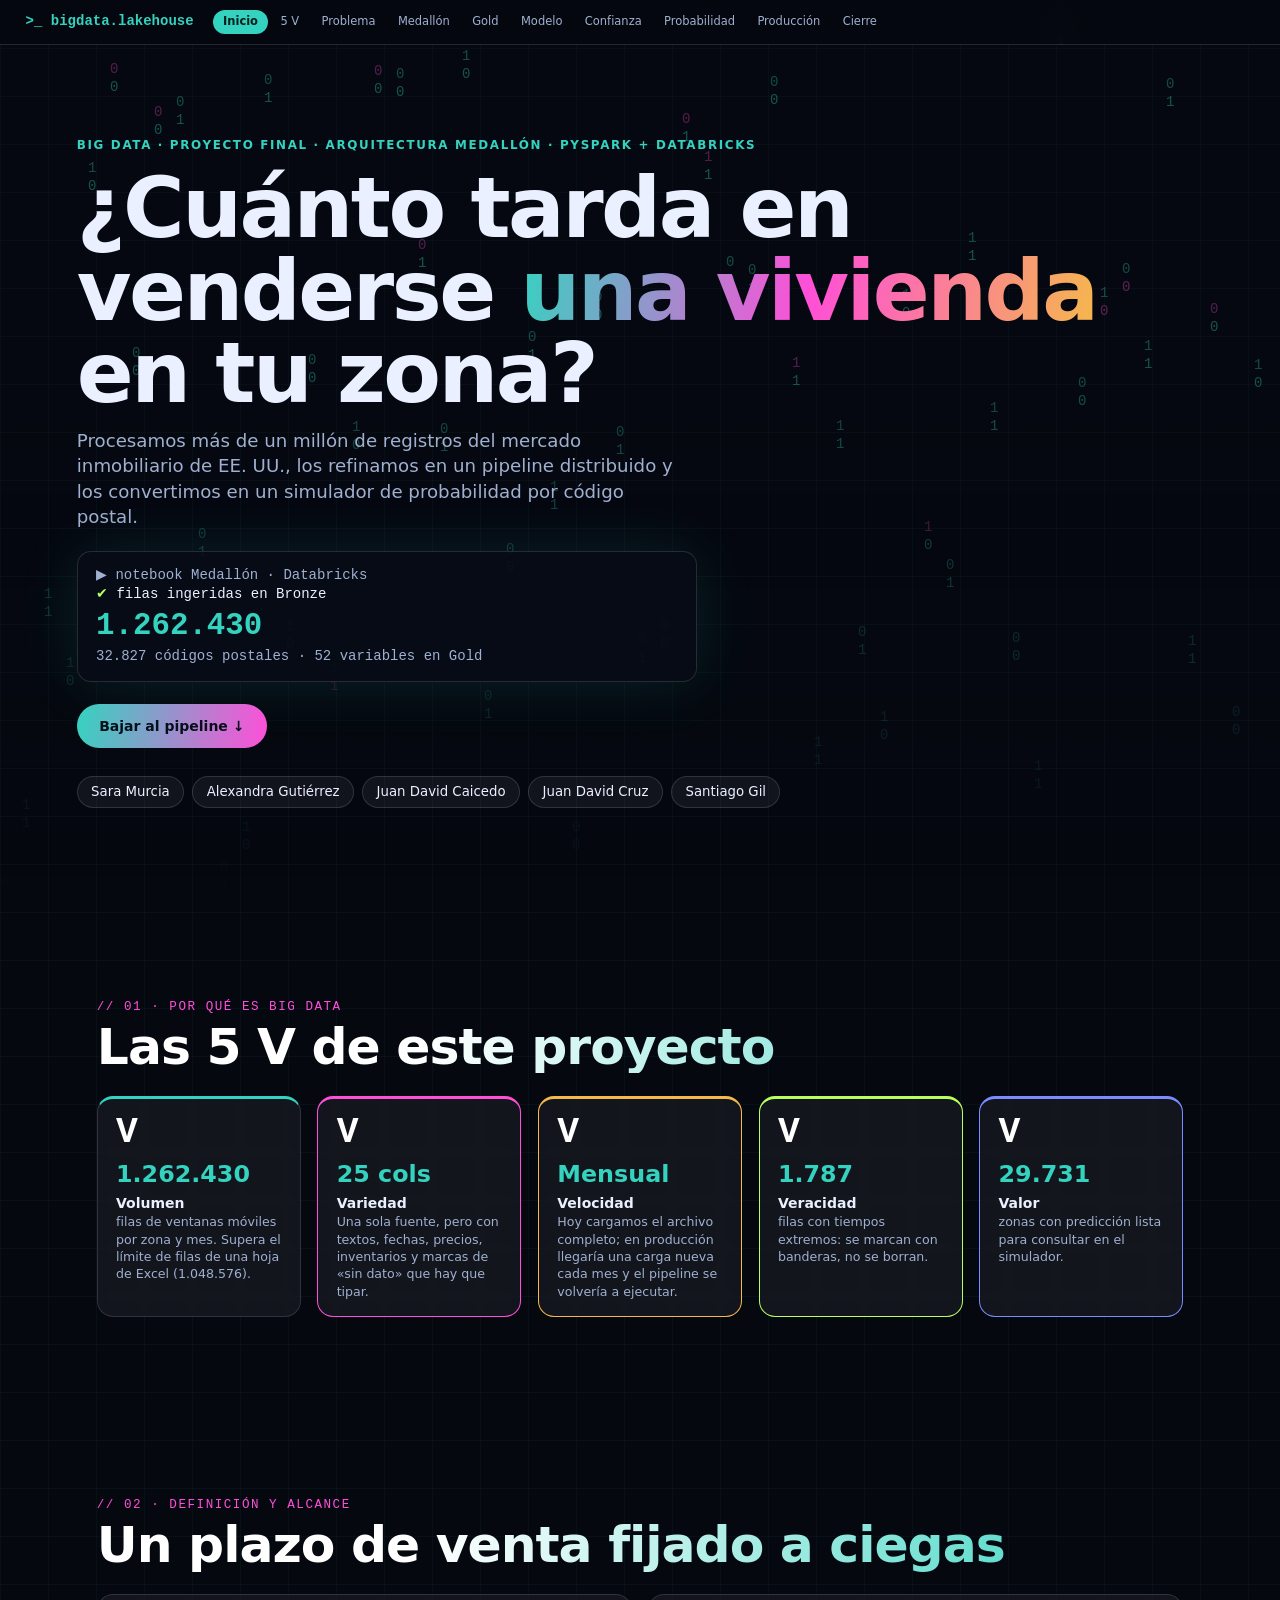
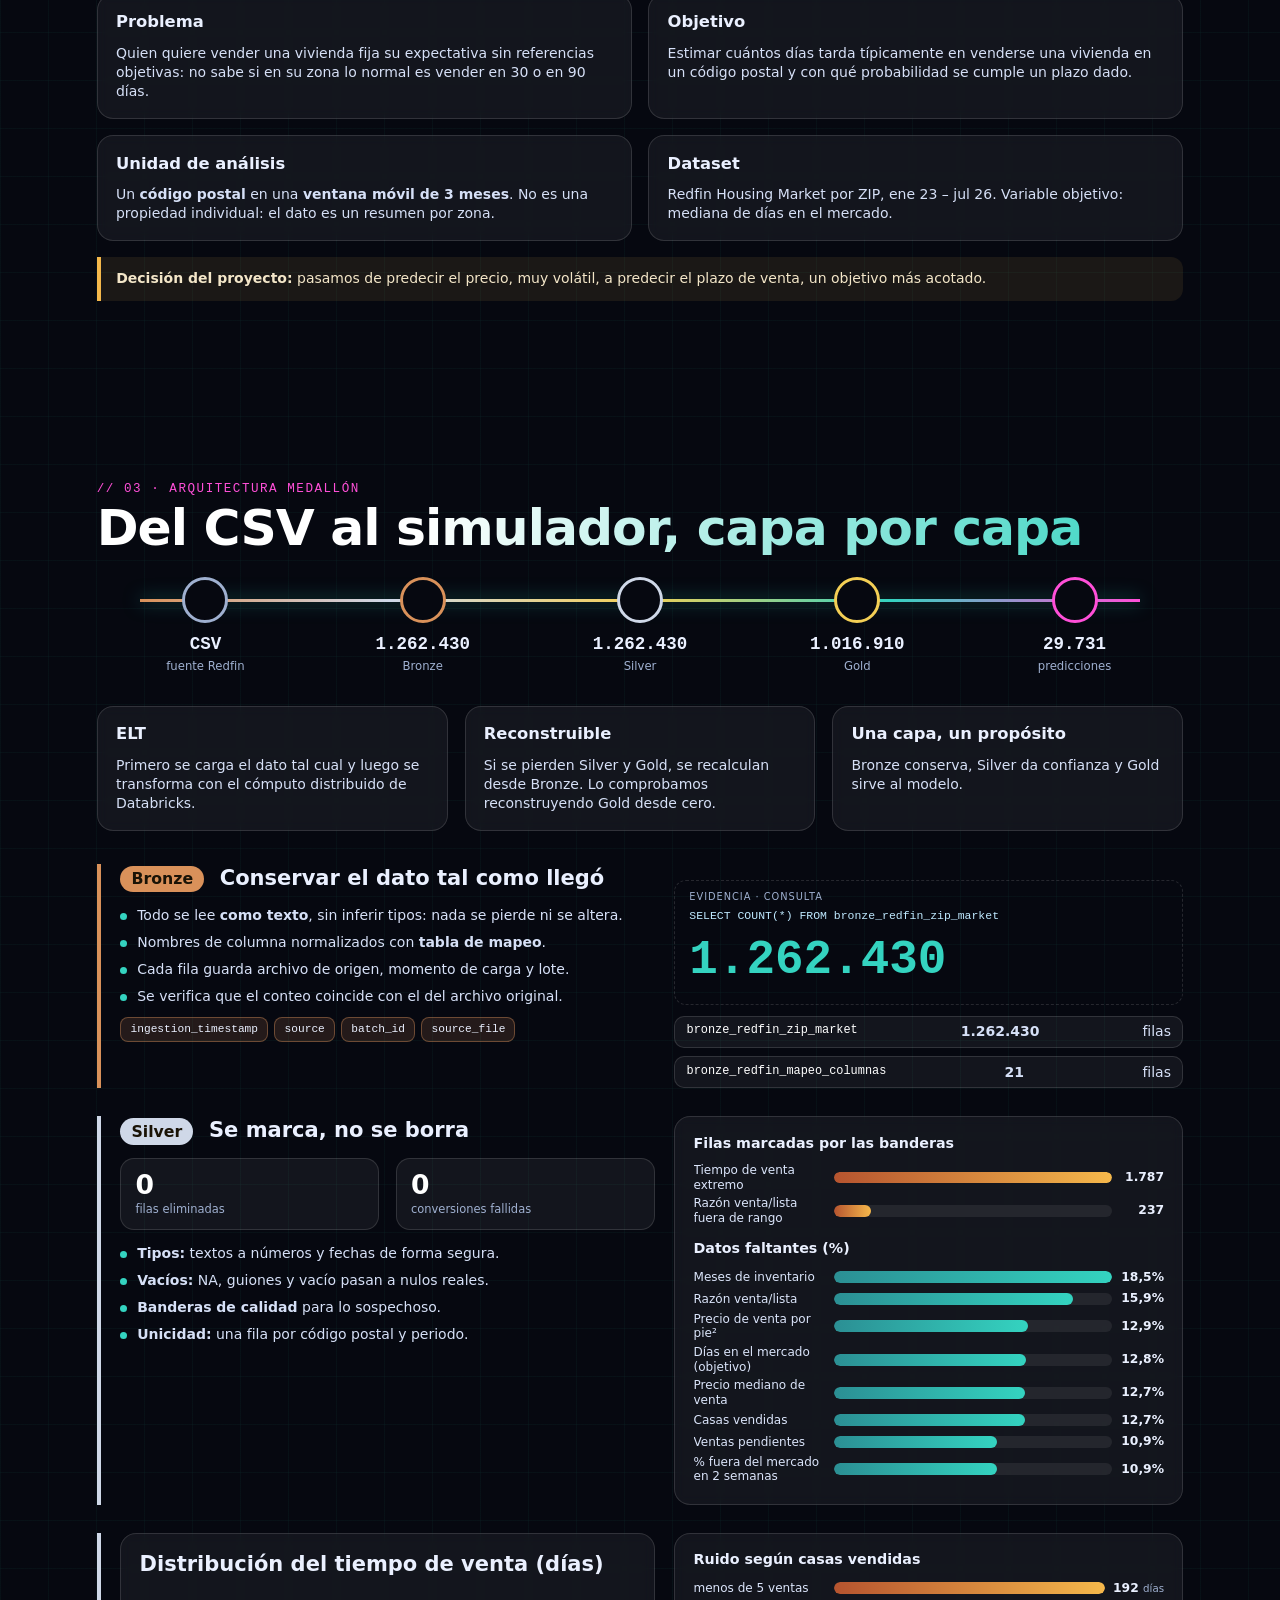
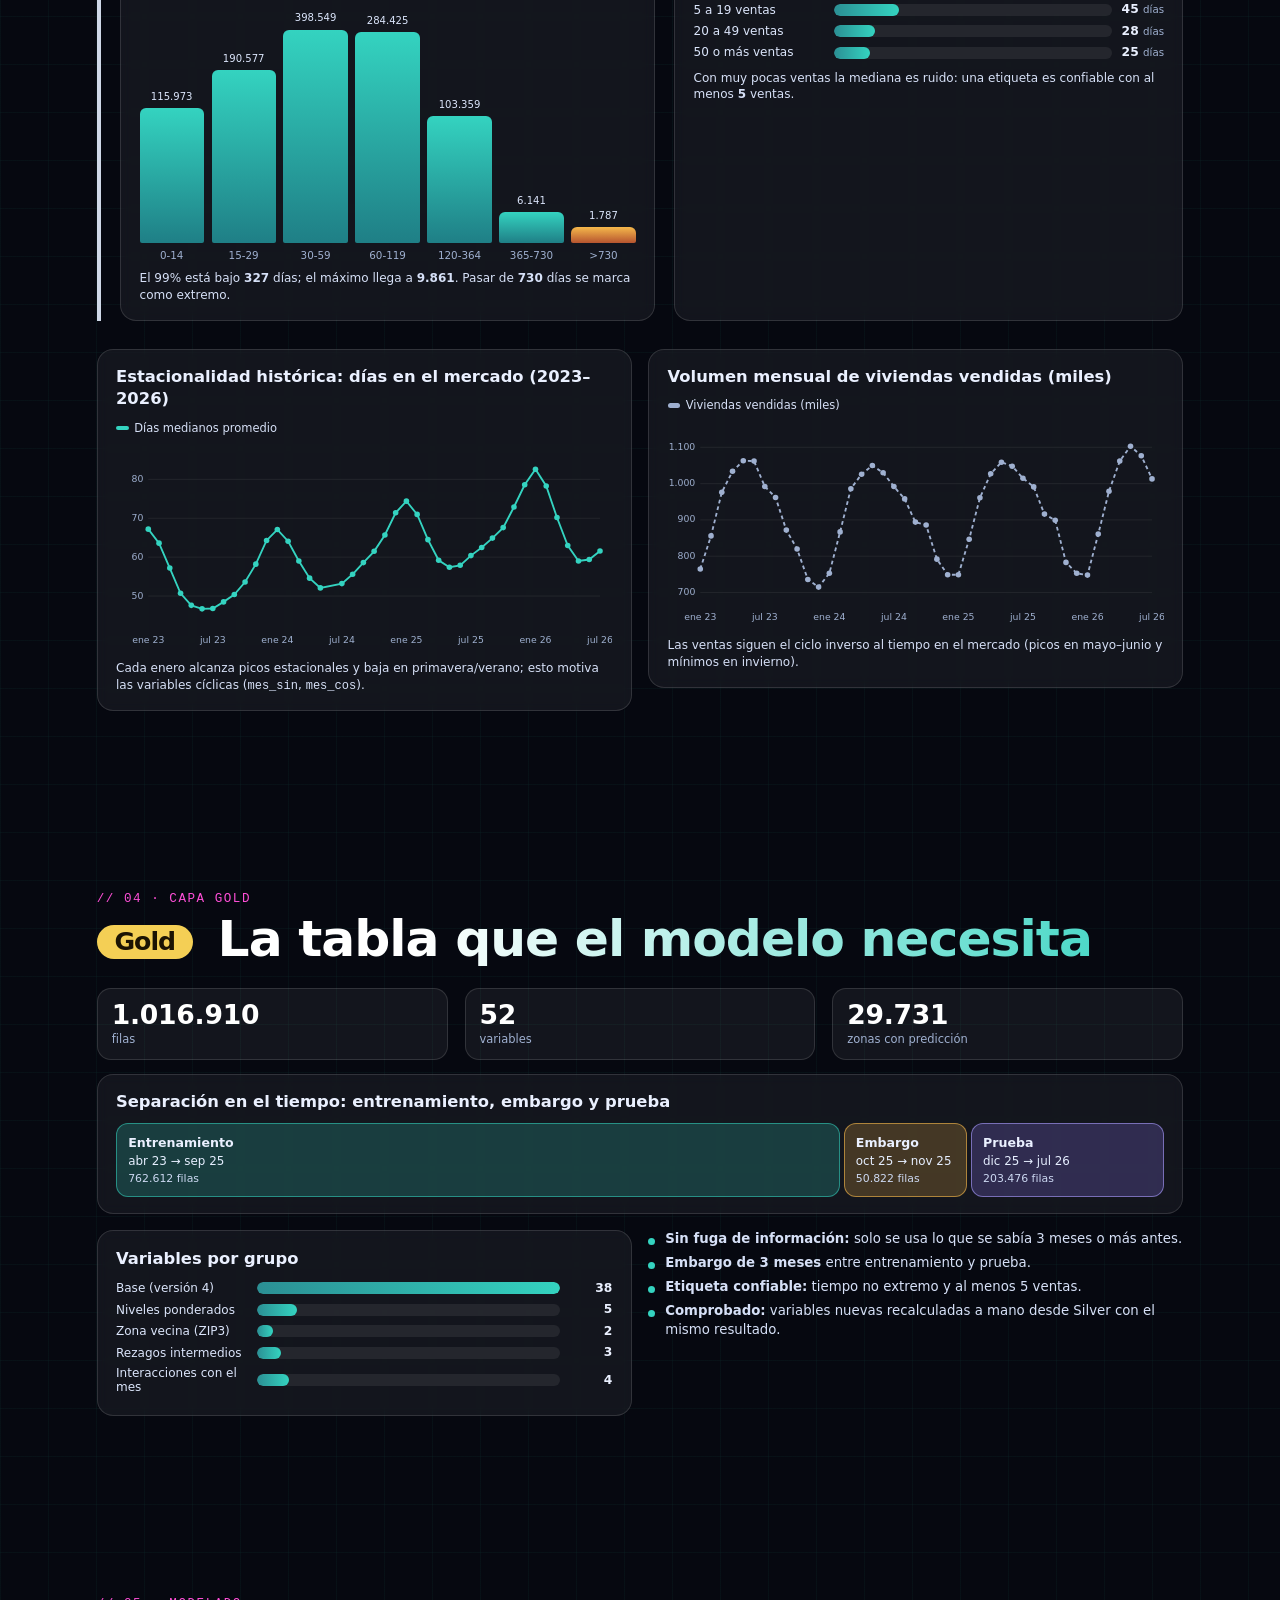
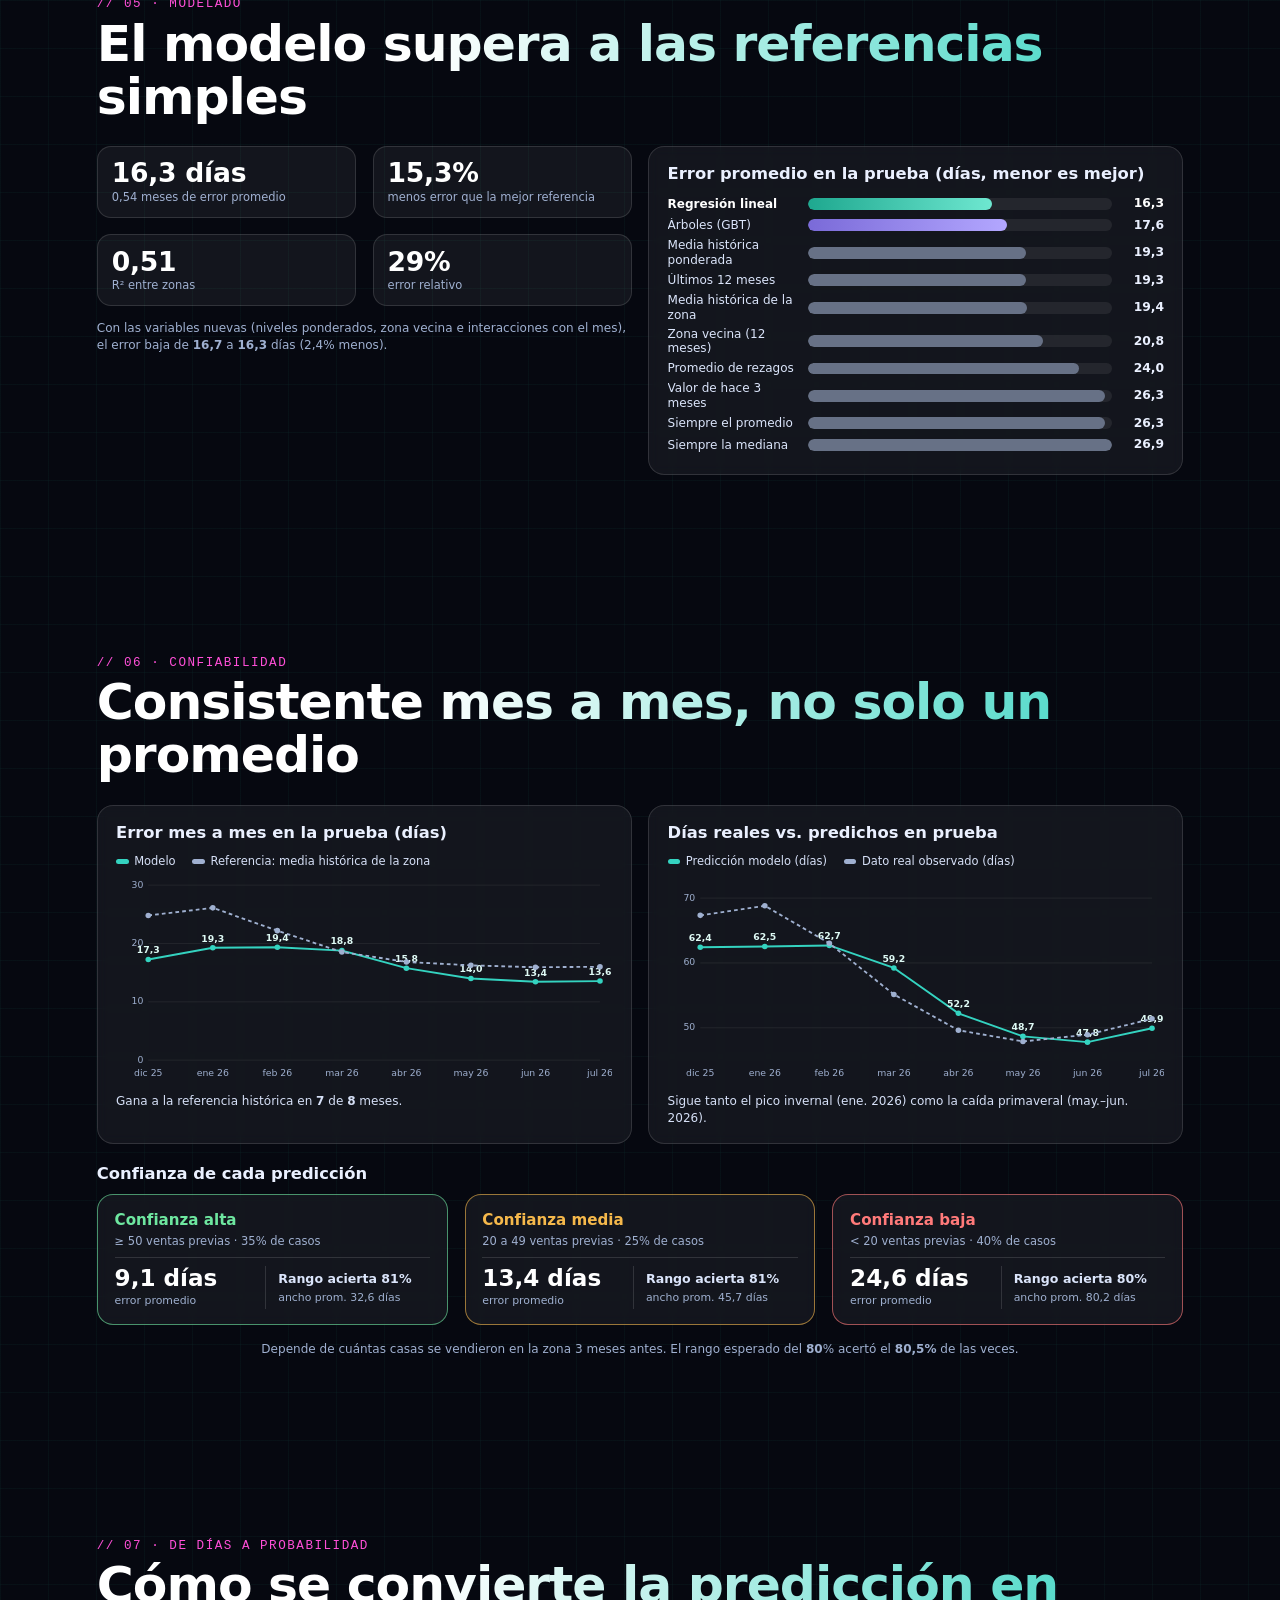
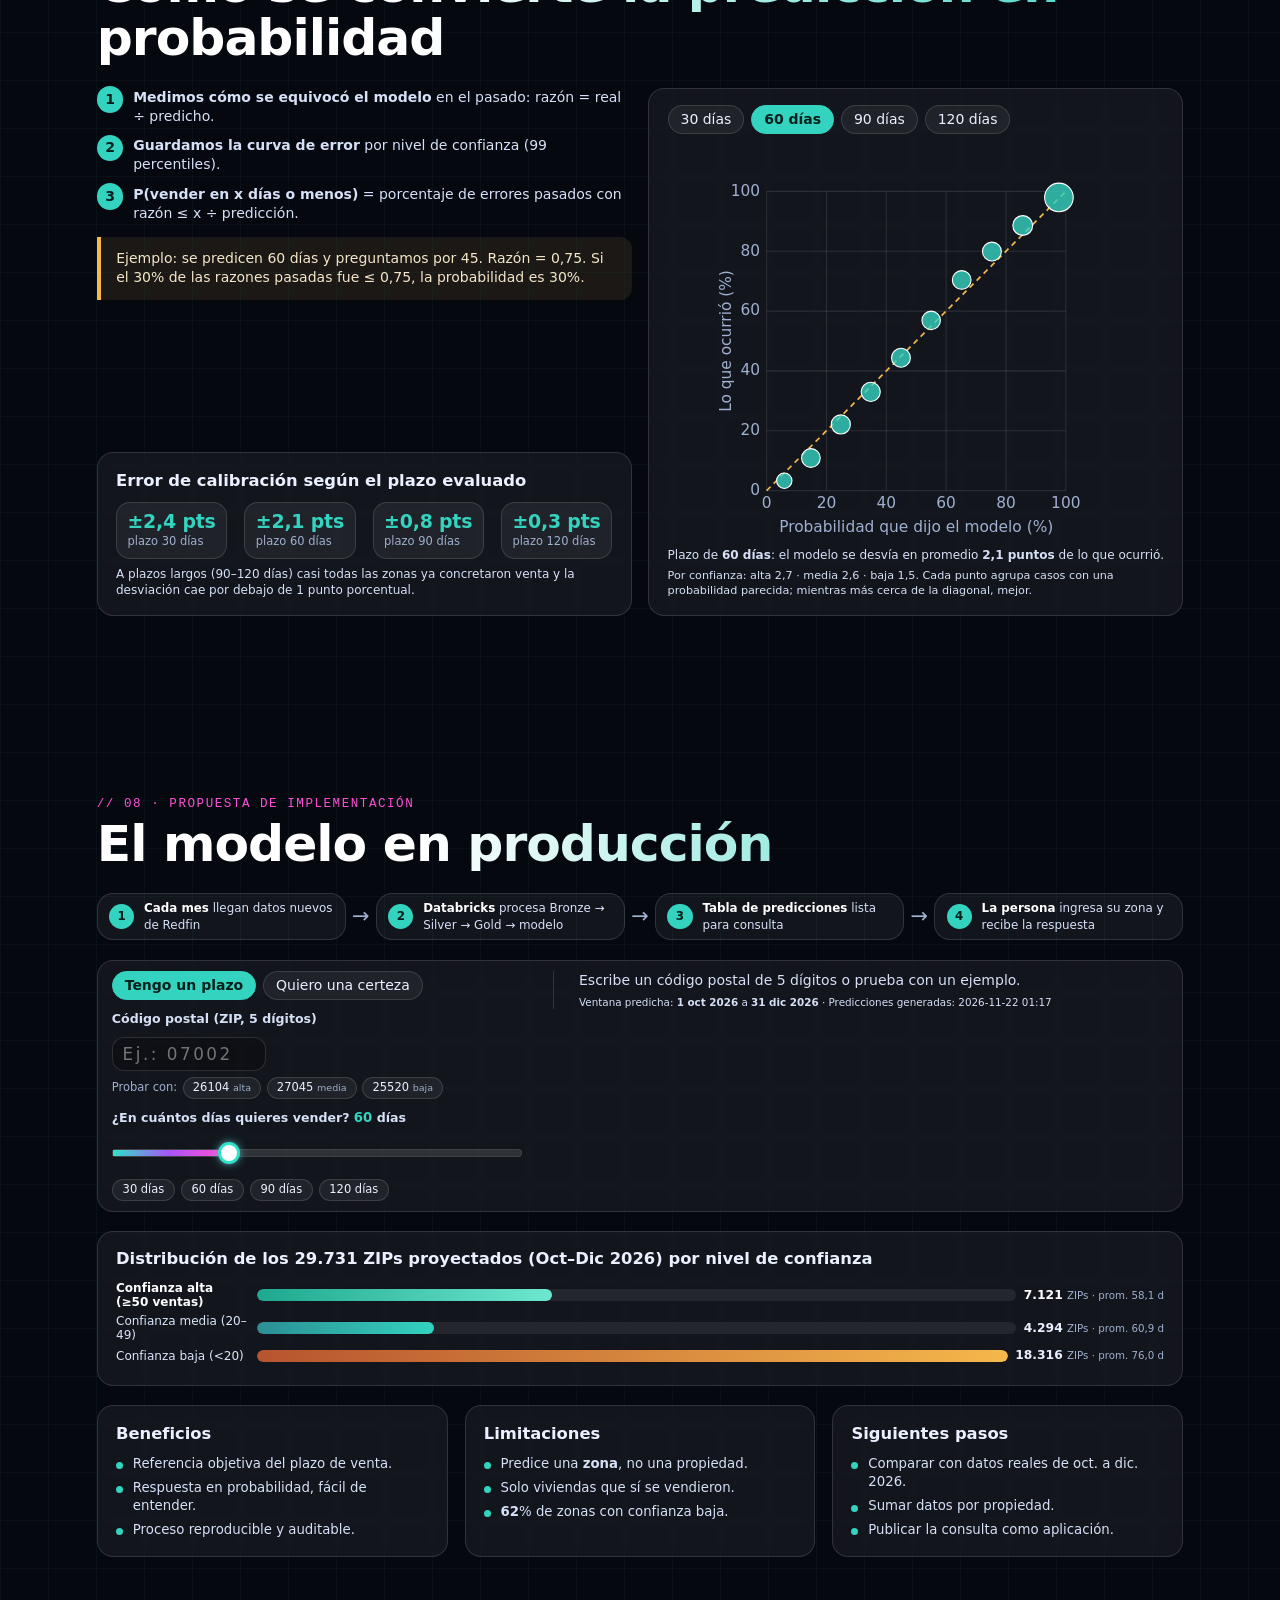
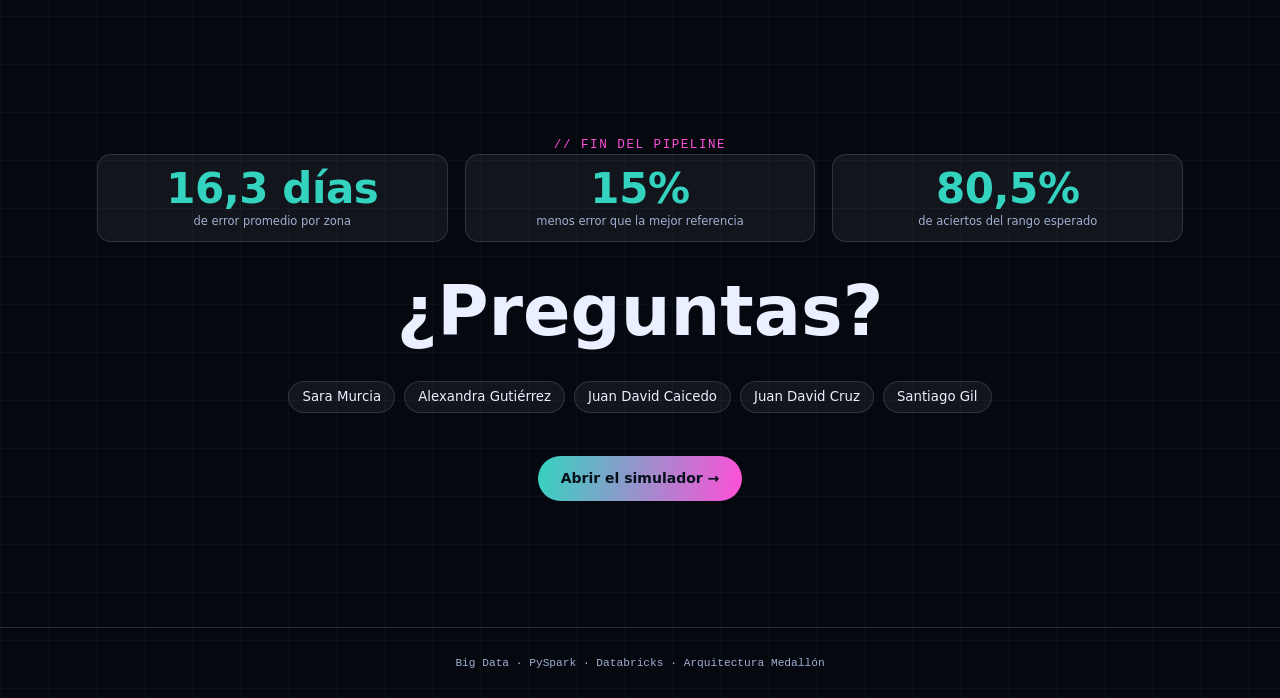
==== commit cbb484c8: "Actualiza graficas y diseno final para sustentacion" ====
--- a/index.html
+++ b/index.html
@@ -4,6 +4,7 @@
 <meta charset="utf-8">
 <meta name="viewport" content="width=device-width, initial-scale=1">
 <title>¿Cuánto tarda en venderse una vivienda? · Big Data</title>
+<link rel="icon" type="image/svg+xml" href="data:image/svg+xml,%3Csvg xmlns='http://www.w3.org/2000/svg' viewBox='0 0 64 64'%3E%3Cdefs%3E%3ClinearGradient id='g' x1='0%25' y1='100%25' x2='100%25' y2='0%25'%3E%3Cstop offset='0%25' stop-color='%232de2c6'/%3E%3Cstop offset='50%25' stop-color='%238b5cf6'/%3E%3Cstop offset='100%25' stop-color='%23ff4fd8'/%3E%3C/linearGradient%3E%3C/defs%3E%3Crect width='64' height='64' rx='14' fill='%23060810'/%3E%3Ccircle cx='16' cy='40' r='3.5' fill='%232de2c6'/%3E%3Ccircle cx='24' cy='24' r='3.5' fill='%235eead4'/%3E%3Ccircle cx='28' cy='46' r='3.5' fill='%2338bdf8'/%3E%3Ccircle cx='38' cy='18' r='3.5' fill='%23c084fc'/%3E%3Ccircle cx='44' cy='38' r='3.5' fill='%23e879f9'/%3E%3Ccircle cx='50' cy='24' r='3.5' fill='%23ff4fd8'/%3E%3Cline x1='13' y1='51' x2='51' y2='13' stroke='url(%23g)' stroke-width='5.5' stroke-linecap='round'/%3E%3C/svg%3E">
 <link rel="stylesheet" href="css/estilos.css">
 <link rel="stylesheet" href="css/landing.css">
 </head>
@@ -11,7 +12,7 @@
 <div id="aviso-datos" class="aviso-datos oculto"></div>
 
 <header id="top"><div>
-  <span class="logo">&gt;_ bigdata.lakehouse</span>
+  <span class="logo">>_ bigdata.lakehouse</span>
   <nav id="menu">
     <a href="#inicio">Inicio</a><a href="#cinco-v">5 V</a><a href="#problema">Problema</a><a href="#medallon">Medallón</a><a href="#gold">Gold</a><a href="#modelo">Modelo</a><a href="#confianza">Confianza</a><a href="#probabilidad">Probabilidad</a><a href="#produccion">Producción</a><a href="#cierre">Cierre</a>
   </nav>
@@ -25,22 +26,21 @@
   <h1>¿Cuánto tarda en venderse <em>una vivienda</em> en tu zona?</h1>
   <p class="sub">Procesamos más de un millón de registros del mercado inmobiliario de EE. UU., los refinamos en un pipeline distribuido y los convertimos en un simulador de probabilidad por código postal.</p>
   <div class="term">
-    <span class="g">$ spark-submit pipeline_medallon.py</span><br>
+    <span class="g">▶ notebook Medallón · Databricks</span><br>
     <span class="p">✔</span> filas ingeridas en Bronze<b id="ingesta">0</b>
     <span class="g"><span data-k="meta.zips_distintos" data-f="int"></span> códigos postales · <span data-k="capas.gold.variables" data-f="int"></span> variables en Gold</span>
   </div>
   <a class="cta" href="#cinco-v">Bajar al pipeline ↓</a>
   <div class="equipo" style="margin-top:2rem"><span>Sara Murcia</span><span>Alexandra Gutiérrez</span><span>Juan David Caicedo</span><span>Juan David Cruz</span><span>Santiago Gil</span></div>
-  <p class="meta-pie">Sustentación final · 28 de noviembre de 2026</p>
 </section>
 
 <section class="sec" id="cinco-v">
   <p class="n">// 01 · POR QUÉ ES BIG DATA</p>
   <h2>Las 5 V de este proyecto</h2>
   <div class="cols c5 vs">
-    <div class="card v rev"><span class="l">V</span><big><span data-k="capas.bronze.filas" data-f="int"></span></big><b>Volumen</b><p>filas de ventanas móviles por zona y mes. Demasiado para una hoja de cálculo; hecho para Spark.</p></div>
-    <div class="card v rev"><span class="l">V</span><big><span data-k="capas.bronze.columnas" data-f="int"></span> cols</big><b>Variedad</b><p>CSV crudo con textos, fechas, precios, inventarios y marcas de «sin dato» que hay que tipar.</p></div>
-    <div class="card v rev"><span class="l">V</span><big>Mensual</big><b>Velocidad</b><p>Cada mes llega una carga nueva de Redfin y el pipeline se vuelve a ejecutar completo.</p></div>
+    <div class="card v rev"><span class="l">V</span><big><span data-k="capas.bronze.filas" data-f="int"></span></big><b>Volumen</b><p>filas de ventanas móviles por zona y mes. Supera el límite de filas de una hoja de Excel (1.048.576).</p></div>
+    <div class="card v rev"><span class="l">V</span><big><span data-k="capas.bronze.columnas" data-f="int"></span> cols</big><b>Variedad</b><p>Una sola fuente, pero con textos, fechas, precios, inventarios y marcas de «sin dato» que hay que tipar.</p></div>
+    <div class="card v rev"><span class="l">V</span><big>Mensual</big><b>Velocidad</b><p>Hoy cargamos el archivo completo; en producción llegaría una carga nueva cada mes y el pipeline se volvería a ejecutar.</p></div>
     <div class="card v rev"><span class="l">V</span><big><span data-k="capas.silver.banderas.flag_objetivo_extremo" data-f="int"></span></big><b>Veracidad</b><p>filas con tiempos extremos: se marcan con banderas, no se borran.</p></div>
     <div class="card v rev"><span class="l">V</span><big><span data-k="predicciones.n" data-f="int"></span></big><b>Valor</b><p>zonas con predicción lista para consultar en el simulador.</p></div>
   </div>
@@ -93,6 +93,19 @@
     <div class="card grafico"><h3>Distribución del tiempo de venta (días)</h3><div data-chart="histograma"></div><p class="nota">El 99% está bajo <b data-k="der.p99" data-f="int"></b> días; el máximo llega a <b data-k="der.p999" data-f="int"></b>. Pasar de <b data-k="calidad.umbral_extremo_dias" data-f="int"></b> días se marca como extremo.</p></div>
     <div class="card grafico"><h3>Ruido según casas vendidas</h3><div data-chart="ventas"></div><p class="nota">Con muy pocas ventas la mediana es ruido: una etiqueta es confiable con al menos <b data-k="calidad.min_ventas" data-f="int"></b> ventas.</p></div>
   </div>
+
+  <div class="cols c2 alinear rev" style="margin-top:1.2rem">
+    <div class="card grafico">
+      <h3>Estacionalidad histórica: días en el mercado (2023–2026)</h3>
+      <div data-chart="estacionalidad_dom"></div>
+      <p class="nota">Cada enero alcanza picos estacionales y baja en primavera/verano; esto motiva las variables cíclicas (<code>mes_sin</code>, <code>mes_cos</code>).</p>
+    </div>
+    <div class="card grafico">
+      <h3>Volumen mensual de viviendas vendidas (miles)</h3>
+      <div data-chart="estacionalidad_ventas"></div>
+      <p class="nota">Las ventas siguen el ciclo inverso al tiempo en el mercado (picos en mayo–junio y mínimos en invierno).</p>
+    </div>
+  </div>
 </section>
 
 <section class="sec" id="gold">
@@ -115,7 +128,7 @@
       <div class="kpi"><b><span data-k="der.mejora_pct" data-f="d1"></span>%</b><small>menos error que la mejor referencia</small></div>
       <div class="kpi"><b data-k="der.lineal.r2" data-f="d2"></b><small>R² entre zonas</small></div>
       <div class="kpi"><b data-k="der.lineal.wape" data-f="pct100"></b><small>error relativo</small></div></div>
-      <p class="nota">Versión 4 → 5: el error baja de <b data-k="modelo.v4.mae_dias" data-f="d1"></b> a <b data-k="modelo.v5.mae_dias" data-f="d1"></b> días (<span data-k="der.mejora_v4_pct" data-f="d1"></span>%) con las variables nuevas.</p></div>
+      <p class="nota">Con las variables nuevas (niveles ponderados, zona vecina e interacciones con el mes), el error baja de <b data-k="modelo.v4.mae_dias" data-f="d1"></b> a <b data-k="modelo.v5.mae_dias" data-f="d1"></b> días (<span data-k="der.mejora_v4_pct" data-f="d1"></span>% menos).</p></div>
     <div class="card grafico rev"><h3>Error promedio en la prueba (días, menor es mejor)</h3><div data-chart="resultados"></div></div>
   </div>
 </section>
@@ -123,18 +136,42 @@
 <section class="sec" id="confianza">
   <p class="n">// 06 · CONFIABILIDAD</p>
   <h2>Consistente mes a mes, no solo un promedio</h2>
-  <div class="cols c2 alinear">
-    <div class="card grafico rev"><h3>Error mes a mes en la prueba (días)</h3><div data-chart="meses"></div><p class="nota">Gana a la referencia histórica en <b data-k="modelo.victorias.historica" data-f="int"></b> de <b data-k="modelo.meses_prueba" data-f="int"></b> meses.</p></div>
-    <div class="rev"><h3>Confianza de cada predicción</h3><div class="cols c3 conf-tarjetas" data-chart="confianza"></div><p class="nota">Depende de cuántas casas se vendieron en la zona 3 meses antes. El rango esperado del <b data-k="modelo.cobertura.nivel" data-f="int"></b>% acertó el <b data-k="modelo.cobertura.total" data-f="pct1"></b> de las veces.</p></div>
+
+  <div class="cols c2">
+    <div class="card grafico rev">
+      <h3>Error mes a mes en la prueba (días)</h3>
+      <div data-chart="meses"></div>
+      <p class="nota">Gana a la referencia histórica en <b data-k="modelo.victorias.historica" data-f="int"></b> de <b data-k="modelo.meses_prueba" data-f="int"></b> meses.</p>
+    </div>
+    <div class="card grafico rev">
+      <h3>Días reales vs. predichos en prueba</h3>
+      <div data-chart="real_vs_pred"></div>
+      <p class="nota">Sigue tanto el pico invernal (ene. 2026) como la caída primaveral (may.–jun. 2026).</p>
+    </div>
+  </div>
+
+  <div class="rev" style="margin-top:1.4rem">
+    <h3>Confianza de cada predicción</h3>
+    <div class="conf-tarjetas" data-chart="confianza"></div>
+    <p class="nota">Depende de cuántas casas se vendieron en la zona 3 meses antes. El rango esperado del <b data-k="modelo.cobertura.nivel" data-f="int"></b>% acertó el <b data-k="modelo.cobertura.total" data-f="pct1"></b> de las veces.</p>
   </div>
 </section>
 
 <section class="sec" id="probabilidad">
   <p class="n">// 07 · DE DÍAS A PROBABILIDAD</p>
   <h2>Cómo se convierte la predicción en probabilidad</h2>
-  <div class="cols c2 alinear">
-    <div class="rev"><ol class="pasos"><li><b>Medimos cómo se equivocó el modelo</b> en el pasado: razón = real ÷ predicho.</li><li><b>Guardamos la curva de error</b> por nivel de confianza (99 percentiles).</li><li><b>P(vender en x días o menos)</b> = porcentaje de errores pasados con razón ≤ x ÷ predicción.</li></ol>
-      <div class="franja">Ejemplo: se predicen 60 días y preguntamos por 45. Razón = 0,75. Si el 30% de las razones pasadas fue ≤ 0,75, la probabilidad es 30%.</div></div>
+  <div class="cols c2">
+    <div class="rev prob-izq">
+      <div>
+        <ol class="pasos"><li><b>Medimos cómo se equivocó el modelo</b> en el pasado: razón = real ÷ predicho.</li><li><b>Guardamos la curva de error</b> por nivel de confianza (99 percentiles).</li><li><b>P(vender en x días o menos)</b> = porcentaje de errores pasados con razón ≤ x ÷ predicción.</li></ol>
+        <div class="franja">Ejemplo: se predicen 60 días y preguntamos por 45. Razón = 0,75. Si el 30% de las razones pasadas fue ≤ 0,75, la probabilidad es 30%.</div>
+      </div>
+      <div class="card prob-resumen" style="margin-top:1rem">
+        <h3>Error de calibración según el plazo evaluado</h3>
+        <div class="cols c4 kpis" style="margin-bottom:.45rem" data-chart="calibracion_resumen"></div>
+        <p class="nota" style="margin-top:0">A plazos largos (90–120 días) casi todas las zonas ya concretaron venta y la desviación cae por debajo de 1 punto porcentual.</p>
+      </div>
+    </div>
     <div class="card grafico rev"><div class="selector" data-selector="umbral"></div><div data-chart="calibracion"></div><p class="nota" data-calibracion-nota></p></div>
   </div>
 </section>
@@ -149,6 +186,10 @@
     <div class="nodo"><span class="paso-n">4</span><span><b>La persona</b> ingresa su zona y recibe la respuesta</span></div>
   </div>
   <div class="card rev" id="sim-diapositiva" style="margin-top:1.4rem"></div>
+  <div class="card grafico rev" style="margin-top:1.4rem">
+    <h3>Distribución de los 29.731 ZIPs proyectados (Oct–Dic 2026) por nivel de confianza</h3>
+    <div data-chart="proyeccion_confianza"></div>
+  </div>
   <div class="cols c3" style="margin-top:1.4rem">
     <div class="card rev"><h3>Beneficios</h3><ul class="lista compacta"><li>Referencia objetiva del plazo de venta.</li><li>Respuesta en probabilidad, fácil de entender.</li><li>Proceso reproducible y auditable.</li></ul></div>
     <div class="card rev"><h3>Limitaciones</h3><ul class="lista compacta"><li>Predice una <b>zona</b>, no una propiedad.</li><li>Solo viviendas que sí se vendieron.</li><li><b data-k="der.pct_baja" data-f="int"></b>% de zonas con confianza baja.</li></ul></div>
@@ -177,4 +218,4 @@
 <script src="js/simulador.js"></script>
 <script src="js/presentacion.js"></script>
 </body>
-</html>
+</html>
--- a/css/landing.css
+++ b/css/landing.css
@@ -98,3 +98,114 @@
   .card .bh { grid-template-columns: minmax(0, 7rem) minmax(2rem, 1fr) auto; }
   .hero h1 { font-size: 2.4rem; }
 }
+
+/* ---------- Ajustes de revisión ---------- */
+/* Tamaño base estable: la escala por vw/vh de estilos.css era para diapositivas de altura fija */
+html { font-size: clamp(14px, .95vw, 19px); }
+/* Legibilidad de los gráficos (texto de ejes y etiquetas) */
+.eje-t { font-size: 15px; }
+.val-t { font-size: 15px; }
+[data-chart="calibracion"] .eje-t { font-size: 14px; }
+.res-graf .eje-t { font-size: 20px; }
+.res-graf .eje-t.tit { font-size: 17px; }
+/* En la landing no hay límite de alto de diapositiva: el gráfico del simulador puede ser mayor */
+#sim-diapositiva .res-graf svg { max-height: 300px; }
+
+/* ---------- Equilibrio visual en Secciones 06 y 07 ---------- */
+.conf-tarjetas {
+  display: grid;
+  grid-template-columns: repeat(3, minmax(0, 1fr));
+  gap: 1rem 1.2rem;
+  margin: .6rem 0;
+}
+.conf {
+  display: grid;
+  grid-template-columns: 1fr 1fr;
+  align-items: center;
+  gap: .55rem .85rem;
+  padding: 1.05rem 1.2rem;
+}
+.conf-izq {
+  grid-column: 1 / -1;
+  padding-bottom: .55rem;
+  border-bottom: 1px solid var(--borde);
+}
+.conf-izq h4 { font-size: 1.08rem; margin-bottom: .2rem; }
+.conf-izq small { display: block; color: var(--muted); font-size: .82rem; }
+.conf-centro {
+  text-align: left;
+  padding-right: .6rem;
+  border-right: 1px solid var(--borde);
+}
+.conf-centro b { font-size: 1.65rem; line-height: 1.05; display: block; color: #fff; }
+.conf-centro small { color: var(--muted); font-size: .78rem; }
+.conf-der {
+  text-align: left;
+  display: flex;
+  flex-direction: column;
+  gap: .2rem;
+}
+.conf-der span { font-size: .9rem; color: #dbe5fb; font-weight: 650; }
+.conf-der small { font-size: .78rem; color: var(--muted); }
+
+.prob-izq { display: flex; flex-direction: column; justify-content: space-between; }
+.prob-resumen .kpi { padding: .6rem .75rem; }
+.prob-resumen .kpi b { font-size: 1.35rem; color: var(--acc); }
+
+@media (max-width: 900px) {
+  .conf-tarjetas { grid-template-columns: 1fr; }
+}
+
+.conf-tarjetas + .nota {
+  text-align: center;
+  margin-top: 1.15rem;
+}
+
+/* ---------- Barra de Rango (Slider) Customizada con Degradado ---------- */
+input[type="range"] {
+  -webkit-appearance: none !important;
+  appearance: none !important;
+  width: 100%;
+  height: 8px;
+  border-radius: 99px;
+  background-color: rgba(255, 255, 255, 0.12) !important;
+  background-image: linear-gradient(to right, #2de2c6 0%, #a855f7 50%, #ff4fd8 100%) !important;
+  background-repeat: no-repeat !important;
+  background-size: 0% 100%;
+  outline: none;
+  cursor: pointer;
+  margin: 1.2rem 0;
+  border: 1px solid rgba(255, 255, 255, 0.08);
+}
+
+input[type="range"]::-webkit-slider-thumb {
+  -webkit-appearance: none !important;
+  appearance: none !important;
+  width: 22px;
+  height: 22px;
+  border-radius: 50%;
+  background: #ffffff;
+  border: 3px solid #2de2c6;
+  box-shadow: 0 0 10px rgba(45, 226, 198, 0.6), 0 0 4px rgba(255, 79, 216, 0.4);
+  transition: transform 0.1s ease, border-color 0.15s ease;
+}
+
+input[type="range"]::-webkit-slider-thumb:hover {
+  transform: scale(1.15);
+  border-color: #ff4fd8;
+}
+
+input[type="range"]::-moz-range-thumb {
+  width: 16px;
+  height: 16px;
+  border-radius: 50%;
+  background: #ffffff;
+  border: 3px solid #2de2c6;
+  box-shadow: 0 0 10px rgba(45, 226, 198, 0.6);
+  transition: transform 0.1s ease;
+  cursor: pointer;
+}
+
+input[type="range"]::-moz-range-thumb:hover {
+  transform: scale(1.15);
+}
